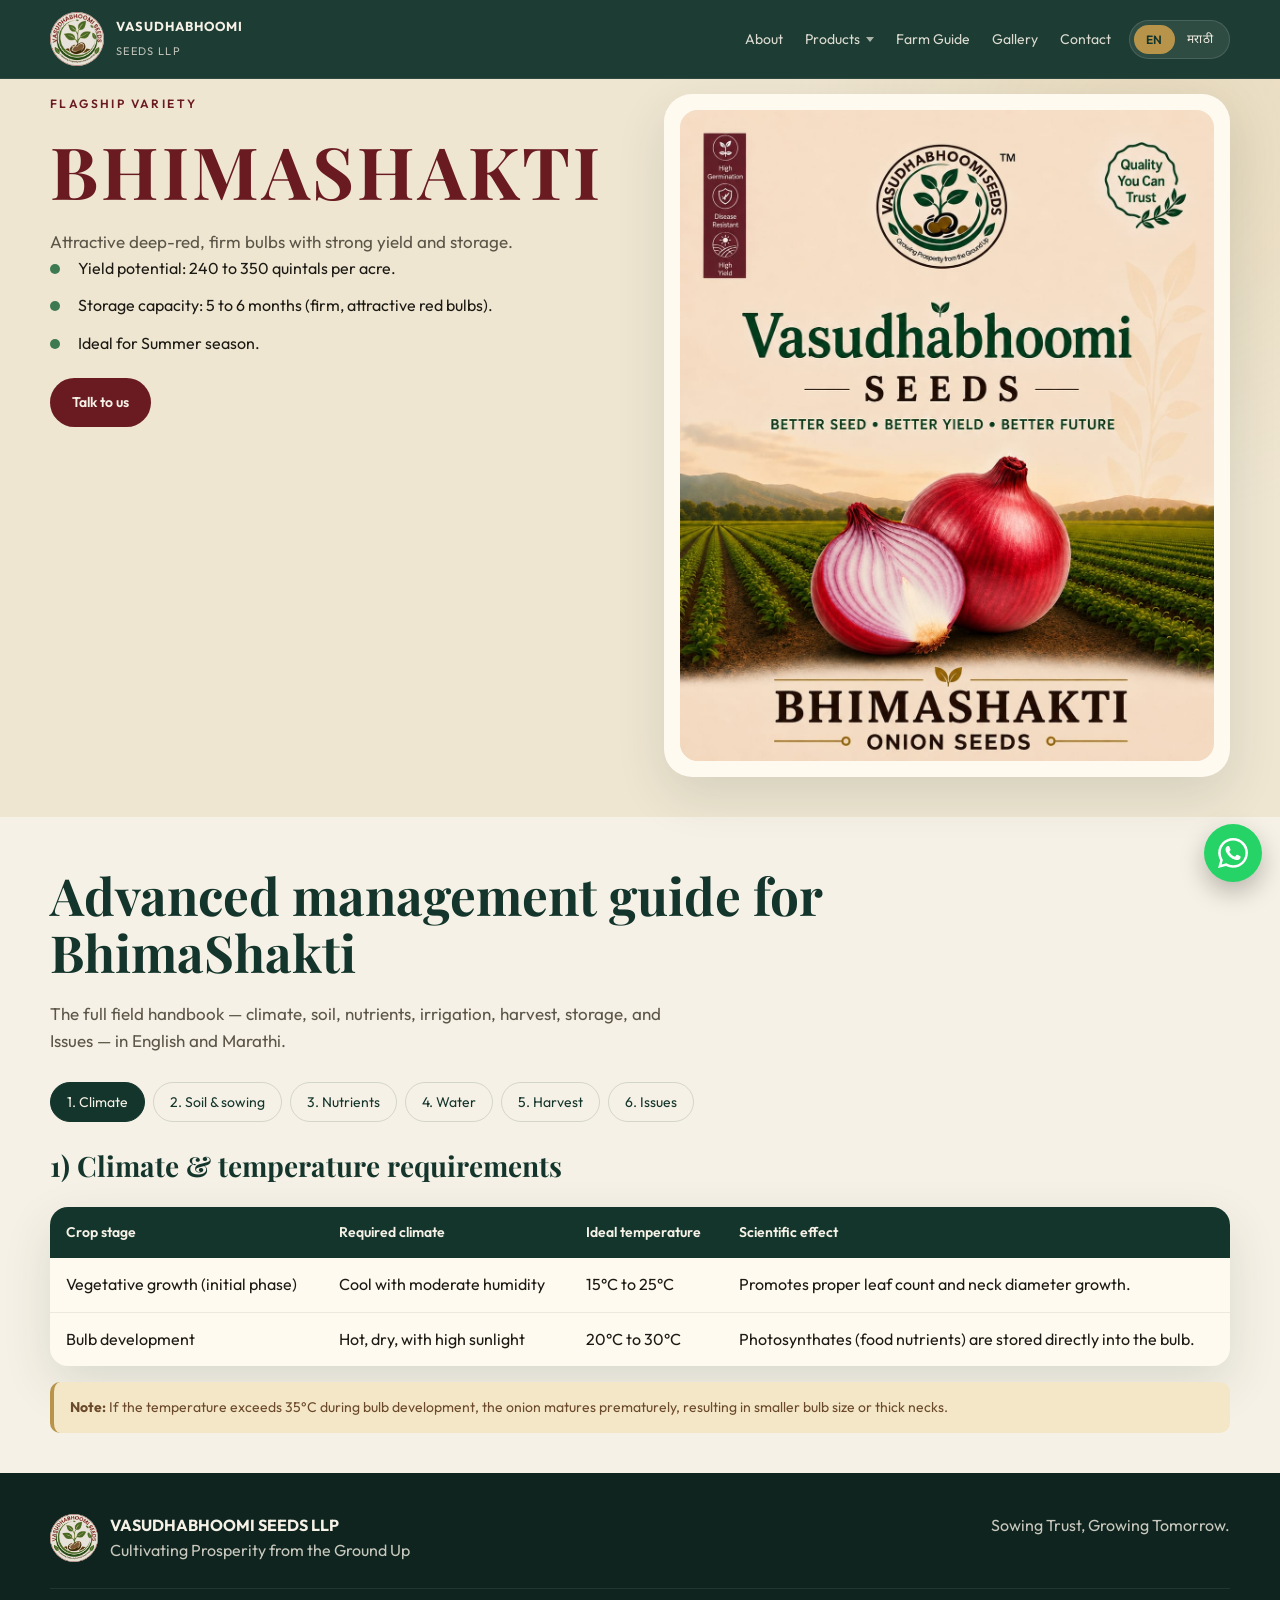
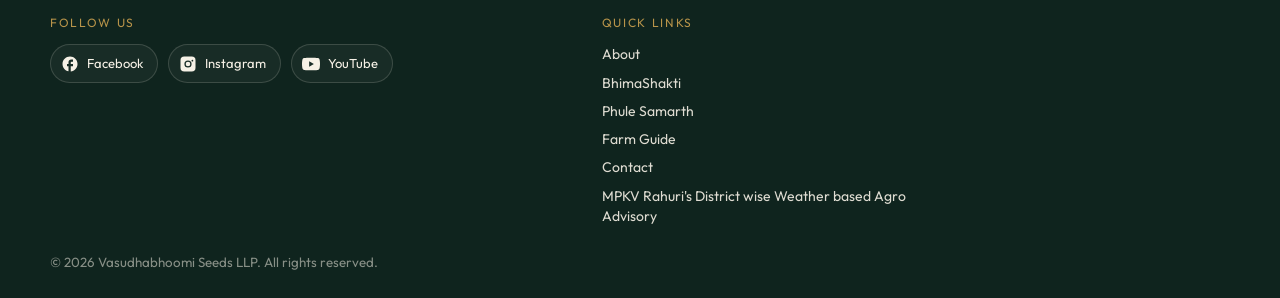
==== bhimashakti.html @ 0a4b0afc "Polish Marathi copy, hero tagline layout, and BhimaShakti product text. Co-authored-by: Cursor <curs" ====
<!DOCTYPE html>
<html lang="en">
<head>
  <meta charset="UTF-8" />
  <meta name="viewport" content="width=device-width, initial-scale=1.0, viewport-fit=cover" />
  <title>BhimaShakti | Vasudhabhoomi Seeds LLP</title>
  <meta name="description" content="Bhimashakti onion variety from Vasudhabhoomi Seeds LLP — summer season, 240–350 quintals per acre, 5–6 months storage." />
  <link rel="icon" href="assets/img/logo.png" />
  <link rel="preconnect" href="https://fonts.googleapis.com" />
  <link rel="preconnect" href="https://fonts.gstatic.com" crossorigin />
  <link href="https://fonts.googleapis.com/css2?family=Noto+Sans+Devanagari:wght@400;600;700&family=Noto+Serif+Devanagari:wght@600;700&family=Outfit:wght@400;500;600;700&family=Playfair+Display:ital,wght@0,600;0,700;1,600&display=swap" rel="stylesheet" />
  <link rel="stylesheet" href="css/styles.css" />
</head>
<body class="lang-en page-product">
  <a class="skip" href="#main">Skip to content</a>

  <header class="header">
    <div class="wrap header-inner">
      <a class="brand" href="index.html">
        <img src="assets/img/logo.png" alt="Vasudhabhoomi Seeds logo" />
        <div class="brand-text">
          <strong>VASUDHABHOOMI</strong>
          <span>Seeds LLP</span>
        </div>
      </a>
      <nav class="nav" aria-label="Primary">
        <a href="index.html#about"><span class="en">About</span><span class="mr">आमच्याविषयी</span></a>
        <div class="nav-drop">
          <button class="nav-drop-btn" type="button" aria-expanded="false" aria-haspopup="true">
            <span class="en">Products</span>
            <span class="mr">उत्पादने</span>
            <span class="nav-caret" aria-hidden="true"></span>
          </button>
          <div class="nav-drop-menu" role="menu">
            <a href="bhimashakti.html" role="menuitem" aria-current="page"><span class="en">BhimaShakti</span><span class="mr">भीमाशक्ती</span></a>
            <a href="phule-samarth.html" role="menuitem"><span class="en">Phule Samarth</span><span class="mr">फुले समर्थ</span></a>
          </div>
        </div>
        <a href="farm-guide.html"><span class="en">Farm Guide</span><span class="mr">शेती मार्गदर्शक</span></a>
        <a href="gallery.html"><span class="en">Gallery</span><span class="mr">गॅलरी</span></a>
        <a href="index.html#contact"><span class="en">Contact</span><span class="mr">संपर्क</span></a>
      </nav>
      <div class="header-actions">
        <div class="lang-toggle" role="group" aria-label="Language">
          <button type="button" data-lang="en" class="active">EN</button>
          <button type="button" data-lang="mr">मराठी</button>
        </div>
        <button class="menu-btn" type="button" aria-label="Menu" aria-expanded="false">☰</button>
      </div>
    </div>
  </header>

  <main id="main">
    <section class="product">
      <div class="wrap product-hero">
        <div>
          <p class="section-kicker">
            <span class="en">Flagship variety</span>
            <span class="mr">मुख्य वाण</span>
          </p>
          <h1 class="product-name serif">BHIMASHAKTI</h1>
          <p class="section-lead">
            <span class="en">Attractive deep-red, firm bulbs with strong yield and storage.</span>
            <span class="mr">भीमाशक्ती कांदा वाण. घट्ट, आकर्षक लाल गड्डा, उच्च उत्पादन आणि चांगली साठवण क्षमता.</span>
          </p>
          <ul class="feature-list">
            <li>
              <span class="en">Yield potential: 240 to 350 quintals per acre.</span>
              <span class="mr">उत्पादन क्षमता: २४० ते ३५० क्विंटल / एकर.</span>
            </li>
            <li>
              <span class="en">Storage capacity: 5 to 6 months (firm, attractive red bulbs).</span>
              <span class="mr">साठवण क्षमता: ५ ते ६ महिने (घट्ट, आकर्षक लाल गड्डे).</span>
            </li>
            <li>
              <span class="en">Ideal for Summer season.</span>
              <span class="mr">उन्हाळी हंगामासाठी आदर्श.</span>
            </li>
          </ul>
          <div class="hero-actions">
            <a class="btn btn-maroon" href="index.html#contact"><span class="en">Talk to us</span><span class="mr">संपर्क करा</span></a>
          </div>
        </div>
        <div class="pack-frame pack-poster">
          <img class="en" src="assets/img/bhima_eng.png" alt="Vasudhabhoomi Bhimashakti onion seeds" />
          <img class="mr" src="assets/img/bhima_marathi.png" alt="वसुधाभूमी भीमाशक्ती कांदा बियाणे" />
        </div>
      </div>
    </section>
    <section id="guide">
      <div class="wrap">
        <h2 class="section-title serif">
          <span class="en">Advanced management guide for BhimaShakti</span>
          <span class="mr">भीमाशक्तीसाठी प्रगत व्यवस्थापन मार्गदर्शक</span>
        </h2>
        <p class="section-lead">
          <span class="en">The full field handbook — climate, soil, nutrients, irrigation, harvest, storage, and Issues — in English and Marathi.</span>
          <span class="mr">संपूर्ण शेत मार्गदर्शक — हवामान, जमीन, खत, पाणी, काढणी, साठवण आणि अडचणी — इंग्रजी व मराठीत.</span>
        </p>

        <div class="tabs" role="tablist">
          <button class="tab active" data-tab="climate" type="button"><span class="en">1. Climate</span><span class="mr">१. हवामान</span></button>
          <button class="tab" data-tab="soil" type="button"><span class="en">2. Soil &amp; sowing</span><span class="mr">२. जमीन व बियाणे</span></button>
          <button class="tab" data-tab="fert" type="button"><span class="en">3. Nutrients</span><span class="mr">३. खत व्यवस्थापन</span></button>
          <button class="tab" data-tab="water" type="button"><span class="en">4. Water</span><span class="mr">४. पाणी</span></button>
          <button class="tab" data-tab="harvest" type="button"><span class="en">5. Harvest</span><span class="mr">५. काढणी</span></button>
          <button class="tab" data-tab="problems" type="button"><span class="en">6. Issues</span><span class="mr">६. अडचणी</span></button>
        </div>

        <div id="climate" class="panel active">
          <h3 class="guide-heading serif">
            <span class="en">1) Climate &amp; temperature requirements</span>
            <span class="mr">१) हवामान व तापमान आवश्यकता</span>
          </h3>
          <div class="table-wrap">
            <table>
              <thead>
                <tr>
                  <th><span class="en">Crop stage</span><span class="mr">पिकाचा टप्पा</span></th>
                  <th><span class="en">Required climate</span><span class="mr">आवश्यक हवामान</span></th>
                  <th><span class="en">Ideal temperature</span><span class="mr">योग्य तापमान</span></th>
                  <th><span class="en">Scientific effect</span><span class="mr">शास्त्रीय परिणाम</span></th>
                </tr>
              </thead>
              <tbody>
                <tr>
                  <td data-en="Crop stage" data-mr="पिकाचा टप्पा"><span class="en">Vegetative growth (initial phase)</span><span class="mr">कायिक वाढ (सुरुवातीचा टप्पा)</span></td>
                  <td data-en="Required climate" data-mr="आवश्यक हवामान"><span class="en">Cool with moderate humidity</span><span class="mr">थंड व मध्यम आर्द्रता</span></td>
                  <td data-en="Ideal temperature" data-mr="योग्य तापमान">15°C to 25°C</td>
                  <td data-en="Scientific effect" data-mr="शास्त्रीय परिणाम"><span class="en">Promotes proper leaf count and neck diameter growth.</span><span class="mr">पानांची संख्या आणि मानेचा घेर योग्य रीतीने वाढतो.</span></td>
                </tr>
                <tr>
                  <td data-en="Crop stage" data-mr="पिकाचा टप्पा"><span class="en">Bulb development</span><span class="mr">गड्डा विकास</span></td>
                  <td data-en="Required climate" data-mr="आवश्यक हवामान"><span class="en">Hot, dry, with high sunlight</span><span class="mr">उष्ण, कोरडे व जास्त सूर्यप्रकाश</span></td>
                  <td data-en="Ideal temperature" data-mr="योग्य तापमान">20°C to 30°C</td>
                  <td data-en="Scientific effect" data-mr="शास्त्रीय परिणाम"><span class="en">Photosynthates (food nutrients) are stored directly into the bulb.</span><span class="mr">प्रकाश संश्लेषणातील अन्नद्रव्ये थेट गड्ड्यात साठवली जातात.</span></td>
                </tr>
              </tbody>
            </table>
          </div>
          <p class="note">
            <span class="en"><strong>Note:</strong> If the temperature exceeds 35°C during bulb development, the onion matures prematurely, resulting in smaller bulb size or thick necks.</span>
            <span class="mr"><strong>टीप:</strong> गड्डा विकासाच्या काळात तापमान ३५°से. पेक्षा जास्त झाल्यास कांदा मुदतपूर्व परिपक्व होतो. त्यामुळे गड्ड्याचा आकार लहान राहतो किंवा मान जाड होते.</span>
          </p>
        </div>

        <div id="soil" class="panel">
          <h3 class="guide-heading serif">
            <span class="en">2) Soil, seed rate &amp; transplanting specifications</span>
            <span class="mr">२) जमीन, बियाणे प्रमाण व पुनर्लागवड</span>
          </h3>
          <div class="guide-cards">
            <article class="mini">
              <h4><span class="en">Soil</span><span class="mr">जमीन</span></h4>
              <p>
                <span class="en">Medium to heavy, rich in organic carbon, with excellent drainage.</span>
                <span class="mr">मध्यम ते भारी, सेंद्रिय कर्बाने समृद्ध व उत्तम निचऱ्याची जमीन.</span>
              </p>
            </article>
            <article class="mini">
              <h4><span class="en">Seed rate</span><span class="mr">बियाण्याचे प्रमाण</span></h4>
              <p>
                <span class="en">3 to 4 kg per acre (7.5 to 10 kg per hectare).</span>
                <span class="mr">३ ते ४ किलो प्रति एकर (हेक्टरी ७.५ ते १० किलो).</span>
              </p>
            </article>
            <article class="mini">
              <h4><span class="en">Nursery management</span><span class="mr">रोपवाटिका व्यवस्थापन</span></h4>
              <p>
                <span class="en">1 to 1.2 kg seeds require 3 gunthas (300 sq. m.) of raised beds.</span>
                <span class="mr">१ ते १.२ किलो बियाण्यासाठी ३ गुंठे (३०० चौ.मी.) गादीवाफे लागतात.</span>
              </p>
            </article>
            <article class="mini">
              <h4><span class="en">Transplanting age</span><span class="mr">पुनर्लागवडीचे वय</span></h4>
              <p>
                <span class="en">40 to 45 days old seedlings.</span>
                <span class="mr">४० ते ४५ दिवसांची रोपे.</span>
              </p>
            </article>
            <article class="mini">
              <h4><span class="en">Spacing</span><span class="mr">लागवडीचे अंतर</span></h4>
              <p>
                <span class="en">15 cm (between rows) × 10 cm (between plants).</span>
                <span class="mr">१५ सें.मी. (ओळीत) × १० सें.मी. (रोपांत).</span>
              </p>
            </article>
          </div>
        </div>

        <div id="fert" class="panel">
          <h3 class="guide-heading serif">
            <span class="en">3) Nutrient &amp; fertilizer management</span>
            <span class="mr">३) अन्नद्रव्य व खत व्यवस्थापन</span>
          </h3>
          <p class="section-lead" style="margin-bottom:18px">
            <span class="en">The recommended chemical fertilizer dosage for onion crops is 100:50:50 kg NPK per hectare (or 40:20:20 kg NPK per acre).</span>
            <span class="mr">कांदा पिकासाठी शिफारस केलेली रासायनिक खतमात्रा १००:५०:५० किलो नत्र : स्फुरद : पालाश प्रति हेक्टर (किंवा ४०:२०:२० किलो प्रति एकर).</span>
          </p>
          <div class="guide-cards" style="margin-bottom:18px">
            <article class="mini">
              <h4><span class="en">Organic &amp; bio-fertilizers</span><span class="mr">सेंद्रिय व जिवाणू खते</span></h4>
              <ul>
                <li><span class="en">FYM / compost: Mix 25 to 30 tonnes/ha (10 to 12 tonnes/acre) into the soil 15 days prior to transplanting.</span><span class="mr">शेणखत / कंपोस्ट: पुनर्लागवडीच्या १५ दिवस आधी २५ ते ३० टन/हेक्टर (१० ते १२ टन/एकर) मातीत मिसळावे.</span></li>
                <li><span class="en">Bio-inoculants: Treat seeds with Azospirillum and Phosphate Solubilizing Bacteria (PSB) at 25 g per kg of seed.</span><span class="mr">जिवाणू संवर्धक: अझोस्पिरिलम आणि स्फुरद विरघळविणारे जिवाणू (PSB) २५ ग्रॅम प्रति किलो बियाण्यास बीजप्रक्रिया करावी.</span></li>
              </ul>
            </article>
            <article class="mini">
              <h4><span class="en">Micronutrients &amp; secondary nutrients</span><span class="mr">सूक्ष्म व दुय्यम अन्नद्रव्ये</span></h4>
              <ul>
                <li><span class="en">Sulphur: Apply 45 kg/ha (18 to 20 kg/acre) of sulphur 15 days before transplanting. Sulphur enhances pungent flavor and improves storage life.</span><span class="mr">गंधक: पुनर्लागवडीच्या १५ दिवस आधी हेक्टरी ४५ किलो (एकरी १८ ते २० किलो) द्यावे. गंधकामुळे तिखटपणा वाढतो आणि साठवण क्षमता सुधारते.</span></li>
                <li><span class="en">Silicon: Spray 2 ml per liter of water at 20, 40, and 60 days post-transplanting to improve yield, quality, and pest / disease resistance.</span><span class="mr">सिलिकॉन: पुनर्लागवडीनंतर २०, ४० व ६० दिवसांनी २ मि.ली. प्रति लिटर पाण्यात फवारणी करावी. यामुळे उत्पादन, गुणवत्ता आणि कीड / रोग प्रतिकारशक्ती सुधारते.</span></li>
                <li><span class="en">Micronutrients: Apply Micronutrient Grade-II (foliar spray) at 30 to 40 mL per 10 liters of water at 35 and 45 days post-transplanting.</span><span class="mr">सूक्ष्म अन्नद्रव्ये: मायक्रोन्यूट्रिएंट ग्रेड-२ (पानांवरील फवारणी) पुनर्लागवडीनंतर ३५ व ४५ दिवसांनी ३० ते ४० मि.ली. प्रति १० लिटर पाण्यात द्यावे.</span></li>
              </ul>
            </article>
          </div>
          <div class="table-wrap">
            <table>
              <thead>
                <tr>
                  <th><span class="en">Timing</span><span class="mr">वेळ</span></th>
                  <th><span class="en">Fertilizer option (per acre)</span><span class="mr">खत प्रयोग (प्रति एकर)</span></th>
                  <th><span class="en">Key nutrient provided</span><span class="mr">मुख्य अन्नद्रव्य</span></th>
                </tr>
              </thead>
              <tbody>
                <tr>
                  <td data-en="Timing" data-mr="वेळ"><span class="en">At transplanting</span><span class="mr">पुनर्लागवडीच्या वेळी</span></td>
                  <td data-en="Fertilizer option (per acre)" data-mr="खत प्रयोग (प्रति एकर)"><span class="en">2 bags urea + 2.5 bags single super phosphate (SSP) + 0.5 bag muriate of potash (MOP)</span><span class="mr">२ बॅग युरिया + २.५ बॅग सिंगल सुपर फॉस्फेट (SSP) + ०.५ बॅग म्युरेट ऑफ पोटॅश (MOP)</span></td>
                  <td data-en="Key nutrient provided" data-mr="मुख्य अन्नद्रव्य"><span class="en">Nitrogen (50%), full phosphorus &amp; potash</span><span class="mr">नत्र (५०%), संपूर्ण स्फुरद व पालाश</span></td>
                </tr>
                <tr>
                  <td data-en="Timing" data-mr="वेळ"><span class="en">At 30 days</span><span class="mr">३० दिवसांनी</span></td>
                  <td data-en="Fertilizer option (per acre)" data-mr="खत प्रयोग (प्रति एकर)"><span class="en">1 bag urea</span><span class="mr">१ बॅग युरिया</span></td>
                  <td data-en="Key nutrient provided" data-mr="मुख्य अन्नद्रव्य"><span class="en">Nitrogen (25%)</span><span class="mr">नत्र (२५%)</span></td>
                </tr>
                <tr>
                  <td data-en="Timing" data-mr="वेळ"><span class="en">At 45 days</span><span class="mr">४५ दिवसांनी</span></td>
                  <td data-en="Fertilizer option (per acre)" data-mr="खत प्रयोग (प्रति एकर)"><span class="en">1 bag urea</span><span class="mr">१ बॅग युरिया</span></td>
                  <td data-en="Key nutrient provided" data-mr="मुख्य अन्नद्रव्य"><span class="en">Nitrogen (25%)</span><span class="mr">नत्र (२५%)</span></td>
                </tr>
              </tbody>
            </table>
          </div>
        </div>

        <div id="water" class="panel">
          <h3 class="guide-heading serif">
            <span class="en">4) Irrigation management</span>
            <span class="mr">४) पाणी व्यवस्थापन</span>
          </h3>
          <p class="section-lead" style="margin-bottom:18px">
            <span class="en">Water management must be adjusted based on soil type, climate, and crop growth stages.</span>
            <span class="mr">जमिनीचा प्रकार, हवामान आणि पिकाच्या वाढीच्या टप्प्यानुसार पाणी व्यवस्थापन करावे.</span>
          </p>
          <div class="table-wrap">
            <table>
              <thead>
                <tr>
                  <th><span class="en">Crop growth stage</span><span class="mr">पिकाचा वाढीचा टप्पा</span></th>
                  <th><span class="en">Irrigation timing / schedule</span><span class="mr">पाणी देण्याची वेळ / वेळापत्रक</span></th>
                </tr>
              </thead>
              <tbody>
                <tr>
                  <td data-en="Crop growth stage" data-mr="पिकाचा वाढीचा टप्पा"><span class="en">At transplanting</span><span class="mr">पुनर्लागवडीच्या वेळी</span></td>
                  <td data-en="Irrigation timing / schedule" data-mr="पाणी देण्याची वेळ / वेळापत्रक"><span class="en">1st irrigation (light watering)</span><span class="mr">१ ले पाणी (हलके पाणी)</span></td>
                </tr>
                <tr>
                  <td data-en="Crop growth stage" data-mr="पिकाचा वाढीचा टप्पा"><span class="en">Post-transplanting</span><span class="mr">पुनर्लागवडीनंतर</span></td>
                  <td data-en="Irrigation timing / schedule" data-mr="पाणी देण्याची वेळ / वेळापत्रक"><span class="en">2nd irrigation (Ambawani / establishment watering)</span><span class="mr">२ रे पाणी (आंबवणी / स्थिरावण्यासाठी)</span></td>
                </tr>
                <tr>
                  <td data-en="Crop growth stage" data-mr="पिकाचा वाढीचा टप्पा"><span class="en">Vegetative growth phase</span><span class="mr">कायिक वाढीचा टप्पा</span></td>
                  <td data-en="Irrigation timing / schedule" data-mr="पाणी देण्याची वेळ / वेळापत्रक"><span class="en">Up to 30 to 35 days post-transplanting</span><span class="mr">पुनर्लागवडीनंतर ३० ते ३५ दिवसांपर्यंत</span></td>
                </tr>
                <tr>
                  <td data-en="Crop growth stage" data-mr="पिकाचा वाढीचा टप्पा"><span class="en">Bulb bulking phase</span><span class="mr">गड्डा फुगण्याचा टप्पा</span></td>
                  <td data-en="Irrigation timing / schedule" data-mr="पाणी देण्याची वेळ / वेळापत्रक"><span class="en">From 40 to 80/90 days post-transplanting</span><span class="mr">पुनर्लागवडीनंतर ४० ते ८०/९० दिवसांपर्यंत</span></td>
                </tr>
                <tr>
                  <td data-en="Crop growth stage" data-mr="पिकाचा वाढीचा टप्पा"><span class="en">Pre-harvest phase</span><span class="mr">काढणीपूर्व टप्पा</span></td>
                  <td data-en="Irrigation timing / schedule" data-mr="पाणी देण्याची वेळ / वेळापत्रक"><span class="en">90 days post-transplanting until harvest</span><span class="mr">पुनर्लागवडीनंतर ९० दिवसांपासून काढणीपर्यंत</span></td>
                </tr>
              </tbody>
            </table>
          </div>
          <p class="note">
            <span class="en"><strong>Note:</strong> Stop irrigation completely 15 to 20 days prior to harvesting.</span>
            <span class="mr"><strong>टीप:</strong> काढणीपूर्वी १५ ते २० दिवस आधी पाणी पूर्णपणे बंद करावे.</span>
          </p>
        </div>

        <div id="harvest" class="panel">
          <h3 class="guide-heading serif">
            <span class="en">5) Harvesting &amp; storage</span>
            <span class="mr">५) काढणी व साठवण</span>
          </h3>
          <div class="guide-cards">
            <article class="mini">
              <h4><span class="en">Harvesting time</span><span class="mr">काढणीची वेळ</span></h4>
              <p>
                <span class="en">Harvest 120 to 130 days post-transplanting (when 50% of the onion tops / necks fall over).</span>
                <span class="mr">पुनर्लागवडीनंतर १२० ते १३० दिवसांनी काढणी करावी (५०% कांद्याची मान / शेंडे मोडल्यावर).</span>
              </p>
            </article>
            <article class="mini">
              <h4><span class="en">Storage protocol</span><span class="mr">साठवण पद्धत</span></h4>
              <p>
                <span class="en">After harvest, dry the bulbs in the field covered with their leaves for 3 to 4 days, followed by 10 to 12 days of shade curing before moving them to storage.</span>
                <span class="mr">काढणीनंतर कांदे ३ ते ४ दिवस पाला झाकून शेतात सुकवावेत. त्यानंतर १० ते १२ दिवस सावलीत वाळवून मगच साठवणुकीत ठेवावेत.</span>
              </p>
            </article>
          </div>
        </div>

        <div id="problems" class="panel">
          <h3 class="guide-heading serif">
            <span class="en">Scientific reasons for premature flowering (bolting / stalking)</span>
            <span class="mr">मुदतपूर्व फुलोरा / डेंगळे येण्याची शास्त्रीय कारणे</span>
          </h3>
          <div class="acc">
            <article class="acc-item open">
              <button class="acc-btn" type="button">
                <span class="en">Bolting / stalking (premature seed stalks)</span>
                <span class="mr">डेंगळे / बी-दांडा येण्याची शास्त्रीय कारणे</span>
                <span class="plus">+</span>
              </button>
              <div class="acc-body">
                <p>
                  <span class="en">Premature seed stalk emergence (bolting) is an untimely shift from vegetative growth to the reproductive phase. Primary scientific reasons include:</span>
                  <span class="mr">मुदतपूर्व बी-दांडा (डेंगळे) येणे म्हणजे कायिक वाढीतून प्रजनन टप्प्याकडे होणारे असमयी संक्रमण. मुख्य शास्त्रीय कारणे:</span>
                </p>
                <div class="reasons">
                  <p><span class="en"><strong>Sudden drop in temperature:</strong> Prolonged exposure to temperatures below 10°C to 15°C during early stages triggers hormonal changes, pushing the plant prematurely into seed production.</span><span class="mr"><strong>तापमानातील अचानक घट:</strong> सुरुवातीच्या टप्प्यात दीर्घकाळ तापमान १०°से. ते १५°से. पेक्षा कमी राहिल्यास संप्रेरक बदल होतात आणि वनस्पती मुदतपूर्व बी निर्मितीकडे जाते.</span></p>
                  <p><span class="en"><strong>Over-aged seedlings:</strong> Transplanting seedlings older than 45–50 days or with a stem thickness greater than 0.8 cm (8 mm) increases bolting rates up to 80% due to physiological signals.</span><span class="mr"><strong>अतिवयाच्या रोपांची लागवड:</strong> ४५–५० दिवसांपेक्षा जास्त वयाची किंवा ०.८ सें.मी. (८ मिमी) पेक्षा जाड खोड असलेली रोपे लावल्यास शारीरिक संकेतांमुळे डेंगळे येण्याचे प्रमाण ८०% पर्यंत वाढते.</span></p>
                  <p><span class="en"><strong>Imbalanced nitrogen management:</strong> Excessive early nitrogen followed by a sudden deficit during the bulb formation stage, or moisture stress, forces the plant into survival / bolting mode.</span><span class="mr"><strong>असंतुलित नत्र व्यवस्थापन:</strong> सुरुवातीला नत्राचा अतिवापर आणि नंतर गड्डा तयार होण्याच्या टप्प्यात नत्राची अचानक कमतरता किंवा ओलावा ताण बसल्यास वनस्पती जगण्याच्या / बोल्टिंग स्थितीत जाते.</span></p>
                  <p><span class="en"><strong>Off-season planting:</strong> Sowing late Kharif / Rabi varieties outside their recommended window triggers bolting due to shifting photoperiods (day length).</span><span class="mr"><strong>हंगामाव्यतिरिक्त लागवड:</strong> उशिरा खरीप / रब्बी वाण शिफारस केलेल्या कालावधीबाहेर लावल्यास दिवसाच्या लांबीतील (फोटोपीरियड) बदलामुळे डेंगळे येतात.</span></p>
                </div>
              </div>
            </article>
            <article class="acc-item">
              <button class="acc-btn" type="button">
                <span class="en">Leaf discoloration and yellowing</span>
                <span class="mr">पानांचा रंग बदलणे व पिवळेपणा</span>
                <span class="plus">+</span>
              </button>
              <div class="acc-body">
                <p>
                  <span class="en">Yellowing or blackening of leaves is generally unrelated to bolting and stems from nutrient deficiencies or biological / abiotic stress:</span>
                  <span class="mr">पाने पिवळी किंवा काळी पडणे हे सहसा डेंगळ्याशी संबंधित नसून अन्नद्रव्यांची कमतरता किंवा जैविक / अजैविक ताणामुळे होते:</span>
                </p>
                <div class="reasons">
                  <p><span class="en"><strong>Nitrogen deficiency:</strong> Older (lower) leaves turn yellow first, slowing overall plant growth.</span><span class="mr"><strong>नत्र कमतरता:</strong> जुनी (खालची) पाने आधी पिवळी पडतात आणि संपूर्ण झाडाची वाढ मंदावते.</span></p>
                  <p><span class="en"><strong>Sulphur deficiency:</strong> Newer (upper) leaves turn yellow due to sulphur’s immobility within the plant tissue.</span><span class="mr"><strong>गंधक कमतरता:</strong> नवीन (वरची) पाने पिवळी पडतात, कारण गंधक वनस्पतीच्या ऊतींमध्ये फिरत नाही.</span></p>
                  <p><span class="en"><strong>Potassium deficiency:</strong> Leaf tips burn, turn brown, and dry up.</span><span class="mr"><strong>पालाश कमतरता:</strong> पानांची टोके जळतात, तपकिरी होतात आणि सुकतात.</span></p>
                  <p><span class="en"><strong>Water or salinity stress:</strong> High soil salinity or root hypoxia (waterlogging) causes leaf tip drying.</span><span class="mr"><strong>पाण्याचा किंवा क्षारांचा ताण:</strong> जमिनीची क्षारता जास्त असल्यास किंवा मुळांना प्राणवायू कमी पडल्यास (दलदल) पानांची टोके सुकतात.</span></p>
                  <p><span class="en"><strong>Fungal blight (purple blotch / Stemphylium):</strong> Fungal infection causes white / grey spots on leaves, which gradually turn blackish / grey due to Alternaria fungus before drying out completely.</span><span class="mr"><strong>बुरशीजन्य करपा (पर्पल ब्लॉच / स्टेम्फिलियम):</strong> बुरशीच्या प्रादुर्भावामुळे पानांवर पांढरे / करडे ठिपके पडतात; नंतर अल्टरनेरिया बुरशीमुळे पाने काळसर / करडी पडून पूर्णपणे सुकतात.</span></p>
                </div>
              </div>
            </article>
          </div>
        </div>
      </div>
    </section>

  </main>

  <footer class="footer">
    <div class="wrap footer-top">
      <div class="brand">
        <img src="assets/img/logo.png" alt="" />
        <div>
          <strong style="color:#f6f1e6">VASUDHABHOOMI SEEDS LLP</strong>
          <p>Cultivating Prosperity from the Ground Up</p>
        </div>
      </div>
      <p>
        <span class="en">Sowing Trust, Growing Tomorrow.</span>
        <span class="mr">नाते विश्वासाचे, स्वप्न समृद्ध उद्याचे</span>
      </p>
    </div>
    <div class="wrap footer-mid">
      <div>
        <p class="footer-label"><span class="en">Follow us</span><span class="mr">आमच्यासोबत राहा</span></p>
        <div class="socials">
          <a class="social" href="https://www.facebook.com/share/1BvEEDZUQ6/" target="_blank" rel="noopener">
            <svg viewBox="0 0 24 24" aria-hidden="true"><path d="M22 12c0-5.52-4.48-10-10-10S2 6.48 2 12c0 4.84 3.44 8.87 8 9.8V15H8v-3h2V9.5C10 7.57 11.57 6 13.5 6H16v3h-2c-.55 0-1 .45-1 1v2h3v3h-3v6.95c5.05-.5 9-4.76 9-9.95z"/></svg>
            Facebook
          </a>
          <a class="social" href="https://www.instagram.com/vasudhabhoomiseeds/" target="_blank" rel="noopener">
            <svg viewBox="0 0 24 24" aria-hidden="true"><path d="M7 2h10a5 5 0 0 1 5 5v10a5 5 0 0 1-5 5H7a5 5 0 0 1-5-5V7a5 5 0 0 1 5-5zm5 5.2A4.8 4.8 0 1 0 16.8 12 4.81 4.81 0 0 0 12 7.2zm0 7.9A3.1 3.1 0 1 1 15.1 12 3.1 3.1 0 0 1 12 15.1zM17.85 6.4a1.15 1.15 0 1 0 1.15 1.15 1.15 1.15 0 0 0-1.15-1.15z"/></svg>
            Instagram
          </a>
          <a class="social" href="https://youtu.be/aVbMzYsD_KU" target="_blank" rel="noopener">
            <svg viewBox="0 0 24 24" aria-hidden="true"><path d="M23.5 6.19a3.02 3.02 0 0 0-2.12-2.14C19.5 3.55 12 3.55 12 3.55s-7.5 0-9.38.5A3.02 3.02 0 0 0 .5 6.19 31.6 31.6 0 0 0 0 12a31.6 31.6 0 0 0 .5 5.81 3.02 3.02 0 0 0 2.12 2.14c1.88.5 9.38.5 9.38.5s7.5 0 9.38-.5a3.02 3.02 0 0 0 2.12-2.14A31.6 31.6 0 0 0 24 12a31.6 31.6 0 0 0-.5-5.81zM9.55 15.57V8.43L15.82 12l-6.27 3.57z"/></svg>
            YouTube
          </a>
        </div>
      </div>
      <div>
        <p class="footer-label"><span class="en">Quick links</span><span class="mr">द्रुत दुवे</span></p>
        <nav class="footer-links" aria-label="Quick links">
          <a href="index.html#about"><span class="en">About</span><span class="mr">आमच्याविषयी</span></a>
          <a href="bhimashakti.html"><span class="en">BhimaShakti</span><span class="mr">भीमाशक्ती</span></a>
          <a href="phule-samarth.html"><span class="en">Phule Samarth</span><span class="mr">फुले समर्थ</span></a>
          <a href="farm-guide.html"><span class="en">Farm Guide</span><span class="mr">शेती मार्गदर्शक</span></a>
          <a href="index.html#contact"><span class="en">Contact</span><span class="mr">संपर्क</span></a>
          <a href="https://mpkv.ac.in/Home/AgroAdd" target="_blank" rel="noopener"><span class="en">MPKV Rahuri's District wise Weather based Agro Advisory</span><span class="mr">एमपीकेव्ही राहुरीचे जिल्हानिहाय हवामान आधारित कृषी सल्ला</span></a>
        </nav>
      </div>
    </div>
    <div class="wrap">
      <small>© 2026 Vasudhabhoomi Seeds LLP. All rights reserved.</small>
    </div>
  </footer>

  <a class="wa" href="https://wa.me/919284655695" target="_blank" rel="noopener" aria-label="WhatsApp">
    <svg viewBox="0 0 24 24" aria-hidden="true">
      <path fill="#fff" d="M17.472 14.382c-.297-.149-1.758-.867-2.03-.967-.273-.099-.471-.148-.67.15-.197.297-.767.966-.94 1.164-.173.199-.347.223-.644.075-.297-.15-1.255-.463-2.39-1.475-.883-.788-1.48-1.761-1.653-2.059-.173-.297-.018-.458.13-.606.134-.133.298-.347.446-.52.149-.174.198-.298.298-.497.099-.198.05-.371-.025-.52-.075-.149-.669-1.612-.916-2.207-.242-.579-.487-.5-.669-.51-.173-.008-.371-.01-.57-.01-.198 0-.52.074-.792.372-.272.297-1.04 1.016-1.04 2.479 0 1.462 1.065 2.875 1.213 3.074.149.198 2.096 3.2 5.077 4.487.709.306 1.262.489 1.694.625.712.227 1.36.195 1.871.118.571-.085 1.758-.719 2.006-1.413.248-.694.248-1.289.173-1.413-.074-.124-.272-.198-.57-.347m-5.421 7.403h-.004a9.87 9.87 0 0 1-5.031-1.378l-.361-.214-3.741.982.998-3.648-.235-.374a9.86 9.86 0 0 1-1.51-5.26c.001-5.45 4.436-9.884 9.888-9.884 2.64 0 5.122 1.03 6.988 2.898a9.825 9.825 0 0 1 2.893 6.994c-.003 5.45-4.435 9.884-9.885 9.884m8.413-18.297A11.815 11.815 0 0 0 12.05 0C5.495 0 .16 5.335.157 11.892c0 2.096.547 4.142 1.588 5.945L.057 24l6.305-1.654a11.882 11.882 0 0 0 5.683 1.448h.005c6.554 0 11.89-5.335 11.893-11.893a11.821 11.821 0 0 0-3.48-8.413Z"/>
    </svg>
  </a>
  <script src="js/app.js"></script>
</body>
</html>
---- css/styles.css ----
:root {
  --cream: #f6f1e6;
  --cream-2: #efe6d2;
  --paper: #fffaf0;
  --ink: #1c1a14;
  --muted: #5c5648;
  --forest: #14352c;
  --forest-2: #1e4a3d;
  --leaf: #3d7a51;
  --leaf-2: #6ea57a;
  --maroon: #6a1b21;
  --maroon-2: #8a2e34;
  --gold: #b8944a;
  --soil: #6b4a2b;
  --white: #fffdf8;
  --shadow: 0 18px 50px rgba(20, 53, 44, 0.12);
  --radius: 22px;
  --max: 1180px;
  --header-h: 78px;
}

*,
*::before,
*::after {
  box-sizing: border-box;
  margin: 0;
  padding: 0;
}

html {
  scroll-behavior: smooth;
  scroll-padding-top: calc(var(--header-h) + env(safe-area-inset-top) + 12px);
}

body {
  font-family: "Outfit", "Noto Sans Devanagari", sans-serif;
  color: var(--ink);
  background: var(--cream);
  line-height: 1.6;
  overflow-x: hidden;
  max-width: 100%;
  padding-top: calc(var(--header-h) + env(safe-area-inset-top));
}

body.menu-open {
  overflow: hidden;
}

body.lang-en .mr { display: none !important; }
body.lang-mr .en { display: none !important; }

img { max-width: 100%; display: block; }
a { color: inherit; text-decoration: none; }
button { font-family: inherit; cursor: pointer; border: none; background: none; }
ul { list-style: none; }

.wrap {
  width: min(var(--max), calc(100% - clamp(24px, 5vw, 40px)));
  margin-inline: auto;
}

.serif {
  font-family: "Playfair Display", "Noto Serif Devanagari", serif;
}

.skip {
  position: absolute;
  left: -999px;
  top: 8px;
}
.skip:focus {
  left: 12px;
  z-index: 100;
  background: var(--paper);
  padding: 8px 14px;
  border-radius: 8px;
}

/* Header */
.header {
  position: fixed;
  top: 0;
  left: 0;
  right: 0;
  width: 100%;
  z-index: 80;
  background: rgba(20, 53, 44, 0.96);
  backdrop-filter: blur(16px);
  color: var(--cream);
  border-bottom: 1px solid rgba(246, 241, 230, 0.08);
  padding-top: env(safe-area-inset-top);
  transition: box-shadow 0.3s ease, background 0.3s ease;
}

.header.scrolled {
  background: rgba(16, 40, 33, 0.98);
  box-shadow: 0 10px 30px rgba(0, 0, 0, 0.18);
}

.header-inner {
  display: flex;
  align-items: center;
  justify-content: space-between;
  gap: 18px;
  min-height: 78px;
}

.brand {
  display: flex;
  align-items: center;
  gap: 12px;
  min-width: 0;
  flex: 1;
}

.header-actions {
  display: flex;
  align-items: center;
  gap: 10px;
  flex-shrink: 0;
}

.brand img {
  width: 54px;
  height: 54px;
  border-radius: 50%;
  background: var(--cream);
  transition: transform 0.4s ease;
}

.brand:hover img {
  transform: rotate(-8deg) scale(1.06);
}

.brand-text strong {
  display: block;
  letter-spacing: 0.08em;
  font-size: 13px;
}

.brand-text span {
  font-size: 11px;
  opacity: 0.75;
  letter-spacing: 0.12em;
  text-transform: uppercase;
}

.nav {
  display: flex;
  align-items: center;
  gap: 22px;
}

.nav > a,
.nav-drop-btn {
  font-size: 14px;
  opacity: 0.88;
  position: relative;
  color: inherit;
  background: none;
  transition: opacity 0.25s ease;
}

.nav > a::after,
.nav-drop-btn::after {
  content: "";
  position: absolute;
  left: 0;
  bottom: -6px;
  width: 0;
  height: 1px;
  background: var(--gold);
  transition: width 0.25s;
}

.nav > a:hover,
.nav-drop-btn:hover,
.nav-drop.open .nav-drop-btn {
  opacity: 1;
}

.nav > a:hover::after,
.nav-drop:hover .nav-drop-btn::after,
.nav-drop.open .nav-drop-btn::after,
.nav-drop:focus-within .nav-drop-btn::after {
  width: 100%;
}

.nav-drop {
  position: relative;
}

.nav-drop-btn {
  display: inline-flex;
  align-items: center;
  gap: 6px;
  padding: 0;
  font-family: inherit;
  cursor: pointer;
}

.nav-caret {
  width: 0;
  height: 0;
  border-left: 4px solid transparent;
  border-right: 4px solid transparent;
  border-top: 5px solid currentColor;
  opacity: 0.75;
  transition: transform 0.2s ease;
}

.nav-drop.open .nav-caret,
.nav-drop:hover .nav-caret,
.nav-drop:focus-within .nav-caret {
  transform: rotate(180deg);
}

.nav-drop-menu a {
  display: block;
  padding: 10px 12px;
  border-radius: 10px;
  font-size: 14px;
  color: var(--cream);
  opacity: 0.95;
  white-space: nowrap;
}

.nav-drop-menu a:hover,
.nav-drop-menu a:focus-visible {
  background: rgba(184, 148, 74, 0.18);
  opacity: 1;
}

@media (min-width: 901px) {
  .nav-drop-menu {
    position: absolute;
    top: calc(100% + 14px);
    left: 50%;
    transform: translateX(-50%) translateY(6px);
    min-width: 200px;
    padding: 8px;
    border-radius: 14px;
    background: #102820;
    border: 1px solid rgba(246, 241, 230, 0.12);
    box-shadow: 0 16px 36px rgba(0, 0, 0, 0.28);
    opacity: 0;
    visibility: hidden;
    pointer-events: none;
    transition: opacity 0.2s ease, transform 0.2s ease, visibility 0.2s;
    z-index: 90;
  }

  .nav-drop:hover .nav-drop-menu,
  .nav-drop:focus-within .nav-drop-menu,
  .nav-drop.open .nav-drop-menu {
    opacity: 1;
    visibility: visible;
    pointer-events: auto;
    transform: translateX(-50%) translateY(0);
  }
}

.product-alt {
  background: rgba(20, 53, 44, 0.04);
}

.page-product .product {
  padding: 16px 0 40px;
  min-height: 0;
}

.page-product .product-hero {
  align-items: start;
}

.page-gallery .gallery-page {
  padding: 24px 0 48px;
}

.page-guide #guide {
  padding: 24px 0 48px;
}

.video-showcase {
  display: flex;
  flex-direction: column;
  gap: 28px;
  margin-top: 28px;
  max-width: 920px;
}

.video-card {
  border-radius: 20px;
  overflow: hidden;
  background: #102820;
  border: 1px solid rgba(20, 53, 44, 0.12);
  box-shadow: 0 16px 40px rgba(20, 53, 44, 0.1);
}

.video-card video {
  width: 100%;
  display: block;
  aspect-ratio: 16 / 9;
  max-height: min(72vh, 520px);
  object-fit: contain;
  background: #0a1a14;
  vertical-align: middle;
}

.video-caption {
  padding: 14px 18px 16px;
  font-size: 15px;
  font-weight: 600;
  color: var(--cream);
  background: rgba(255, 255, 255, 0.04);
}

.lang-toggle {
  display: flex;
  background: rgba(255, 255, 255, 0.08);
  border-radius: 999px;
  padding: 4px;
  border: 1px solid rgba(255, 255, 255, 0.12);
}

.lang-toggle button {
  color: var(--cream);
  font-size: 12px;
  padding: 6px 12px;
  border-radius: 999px;
  letter-spacing: 0.04em;
  transition: background 0.25s ease, color 0.25s ease, transform 0.2s ease;
}

.lang-toggle button:hover {
  transform: translateY(-1px);
}

.lang-toggle button.active {
  background: var(--gold);
  color: var(--forest);
  font-weight: 600;
}

.header-actions {
  display: flex;
  align-items: center;
  gap: 10px;
  flex-shrink: 0;
}

.menu-btn {
  display: none;
  color: var(--cream);
  font-size: 26px;
  line-height: 1;
}

/* Hero */
.hero {
  position: relative;
  min-height: calc(100svh - var(--header-h) - env(safe-area-inset-top));
  display: grid;
  align-items: center;
  color: var(--cream);
  overflow: hidden;
}

.hero-bg {
  position: absolute;
  inset: 0;
  background:
    linear-gradient(180deg, rgba(20, 53, 44, 0.28) 0%, rgba(20, 53, 44, 0.5) 48%, rgba(14, 32, 27, 0.9) 100%),
    url("../assets/img/hero-farm.jpg") center/cover no-repeat;
  transform: scale(1.08);
  animation: ken 22s ease-out forwards;
}

.hero-content {
  position: relative;
  z-index: 1;
  padding: 28px 0 88px;
}

.eyebrow {
  display: inline-flex;
  align-items: center;
  gap: 10px;
  letter-spacing: 0.22em;
  text-transform: uppercase;
  font-size: 12px;
  color: var(--gold);
  margin-bottom: 14px;
}

.eyebrow::before,
.eyebrow::after {
  content: "";
  width: 34px;
  height: 1px;
  background: var(--gold);
}

.hero h1 {
  font-size: clamp(36px, 5.6vw, 72px);
  line-height: 1.02;
  font-weight: 700;
  max-width: 16ch;
}

.hero h1 em {
  font-style: italic;
  color: #e8d5a3;
  display: block;
  max-width: 24ch;
}

.lang-mr .hero h1 em {
  max-width: 30ch;
}

.hero h1 em .hero-tag {
  display: block;
}

.hero-lead {
  margin-top: 16px;
  max-width: 46ch;
  font-size: 18px;
  opacity: 0.92;
}

.hero-actions {
  display: flex;
  flex-wrap: wrap;
  gap: 12px;
  margin-top: 22px;
}

.btn {
  display: inline-flex;
  align-items: center;
  justify-content: center;
  gap: 8px;
  padding: 13px 22px;
  min-height: 44px;
  border-radius: 999px;
  font-weight: 600;
  font-size: 14px;
  transition: transform 0.25s ease, background 0.25s ease, color 0.25s ease, box-shadow 0.25s ease, border-color 0.25s ease;
  touch-action: manipulation;
}

.btn:hover {
  transform: translateY(-3px);
  box-shadow: 0 10px 24px rgba(20, 53, 44, 0.18);
}

.btn:active {
  transform: translateY(0);
}

.btn-gold {
  background: var(--gold);
  color: var(--forest);
}

.btn-outline {
  border: 1.5px solid rgba(246, 241, 230, 0.55);
  color: var(--cream);
  background: transparent;
}

.product .btn-outline {
  border-color: var(--forest);
  color: var(--forest);
  background: #fff;
}

.product .btn-outline:hover {
  background: var(--forest);
  color: var(--cream);
}

.btn-maroon {
  background: var(--maroon);
  color: var(--cream);
}

.btn-forest {
  background: var(--forest);
  color: var(--cream);
}

.leaf-row {
  display: flex;
  align-items: center;
  gap: 10px;
  margin-top: 18px;
  font-size: 13px;
  letter-spacing: 0.14em;
  text-transform: uppercase;
  color: var(--leaf-2);
}

/* Stats */
.stats {
  position: relative;
  z-index: 2;
  margin-top: -48px;
}

.stats-grid {
  display: grid;
  grid-template-columns: repeat(4, 1fr);
  background: var(--paper);
  border-radius: var(--radius);
  box-shadow: var(--shadow);
  overflow: hidden;
  border: 1px solid rgba(20, 53, 44, 0.06);
}

.stat {
  padding: 28px 22px;
  text-align: center;
  border-right: 1px solid rgba(20, 53, 44, 0.08);
}

.stat:last-child { border-right: none; }

.stat b {
  display: block;
  font-size: 28px;
  color: var(--forest);
  font-family: "Playfair Display", serif;
}

.stat span {
  color: var(--muted);
  font-size: 13px;
}

/* Sections */
section { padding: 40px 0; }

#contact { padding: 48px 0 56px; }

section,
.panel,
.table-wrap {
  scroll-margin-top: calc(var(--header-h) + env(safe-area-inset-top) + 12px);
}

.section-kicker {
  color: var(--maroon);
  letter-spacing: 0.2em;
  text-transform: uppercase;
  font-size: 12px;
  font-weight: 600;
}

.section-title {
  font-size: clamp(32px, 4vw, 52px);
  line-height: 1.12;
  margin: 10px 0 18px;
  color: var(--forest);
  max-width: 28ch;
}

.section-lead {
  color: var(--muted);
  max-width: 58ch;
  font-size: 17px;
}

.split {
  display: grid;
  grid-template-columns: 1.05fr 0.95fr;
  gap: 56px;
  align-items: center;
}

.photo-stack {
  position: relative;
}

.photo-stack img.main {
  width: 100%;
  height: 520px;
  object-fit: cover;
  border-radius: 28px;
  transition: transform 0.6s ease;
}

.photo-stack:hover img.main {
  transform: scale(1.03);
}

.photo-stack .float {
  position: absolute;
  width: 210px;
  height: 210px;
  object-fit: cover;
  border-radius: 50%;
  border: 7px solid var(--cream);
  bottom: 18px;
  right: 18px;
  box-shadow: var(--shadow);
}

.vm-grid {
  display: grid;
  grid-template-columns: 1fr 1fr;
  gap: 22px;
  margin-top: 36px;
}

.card {
  background: var(--paper);
  border-radius: var(--radius);
  padding: 32px;
  box-shadow: var(--shadow);
  border: 1px solid rgba(20, 53, 44, 0.05);
  transition: transform 0.35s ease, box-shadow 0.35s ease;
}

.card:hover {
  transform: translateY(-6px);
  box-shadow: 0 22px 48px rgba(20, 53, 44, 0.16);
}

.card h3 {
  font-size: 28px;
  color: var(--forest);
  margin-bottom: 10px;
}

.card p { color: var(--muted); }

.icon-dot {
  width: 46px;
  height: 46px;
  border-radius: 50%;
  display: grid;
  place-items: center;
  background: #e7efe8;
  color: var(--forest);
  margin-bottom: 16px;
  font-size: 20px;
}

/* Product */
.product {
  background:
    radial-gradient(circle at 90% 10%, rgba(184, 148, 74, 0.16), transparent 28%),
    var(--cream-2);
}

.product-hero {
  display: grid;
  grid-template-columns: 1fr 1fr;
  gap: 48px;
  align-items: center;
}

.product-name {
  font-size: clamp(40px, 6vw, 72px);
  color: var(--maroon);
  letter-spacing: 0.04em;
}

.pills {
  display: flex;
  flex-wrap: wrap;
  gap: 10px;
  margin: 18px 0 24px;
}

.pill {
  background: var(--forest);
  color: var(--cream);
  padding: 8px 14px;
  border-radius: 999px;
  font-size: 13px;
}

.feature-list {
  display: grid;
  gap: 12px;
}

.feature-list li {
  display: grid;
  grid-template-columns: 18px 1fr;
  gap: 10px;
  color: var(--ink);
}

.feature-list li::before {
  content: "";
  width: 10px;
  height: 10px;
  margin-top: 8px;
  border-radius: 50%;
  background: var(--leaf);
}

.pack-frame {
  background: var(--paper);
  padding: 16px;
  border-radius: 28px;
  box-shadow: var(--shadow);
}

.pack-frame img {
  width: 100%;
  border-radius: 18px;
  max-height: 620px;
  object-fit: cover;
}

.pack-poster img {
  object-fit: contain;
  max-height: 720px;
  background: #f4ead8;
}

/* Guide */
.tabs {
  display: flex;
  flex-wrap: wrap;
  gap: 8px;
  margin: 28px 0 22px;
}

.tab {
  padding: 10px 16px;
  border-radius: 999px;
  background: transparent;
  border: 1px solid rgba(20, 53, 44, 0.15);
  color: var(--forest);
  font-size: 14px;
  transition: background 0.25s ease, color 0.25s ease, border-color 0.25s ease, transform 0.2s ease;
}

.tab:hover {
  transform: translateY(-1px);
  border-color: var(--forest);
}

.tab.active {
  background: var(--forest);
  color: var(--cream);
  border-color: var(--forest);
}

.panel { display: none; }
.panel.active {
  display: block;
  animation: fadeUp 0.45s ease;
}

.guide-heading {
  font-size: clamp(22px, 3vw, 28px);
  color: var(--forest);
  margin: 0 0 18px;
}

.table-wrap {
  overflow-x: auto;
  border-radius: 18px;
  background: var(--paper);
  box-shadow: var(--shadow);
}

table {
  width: 100%;
  border-collapse: collapse;
  min-width: 640px;
}

th, td {
  text-align: left;
  padding: 14px 16px;
  border-bottom: 1px solid rgba(20, 53, 44, 0.08);
  vertical-align: top;
}

th {
  background: var(--forest);
  color: var(--cream);
  font-weight: 600;
  font-size: 14px;
}

tr:last-child td { border-bottom: none; }

.note {
  margin-top: 16px;
  padding: 14px 16px;
  background: #f4e7c8;
  border-left: 4px solid var(--gold);
  border-radius: 10px;
  color: var(--soil);
  font-size: 14px;
}

.guide-cards {
  display: grid;
  grid-template-columns: repeat(2, 1fr);
  gap: 16px;
}

.mini {
  background: var(--paper);
  padding: 20px;
  border-radius: 18px;
  border: 1px solid rgba(20, 53, 44, 0.06);
  transition: transform 0.3s ease, box-shadow 0.3s ease;
}

.mini:hover {
  transform: translateY(-4px);
  box-shadow: var(--shadow);
}

.mini h4 {
  color: var(--forest);
  margin-bottom: 6px;
}

.mini p, .mini li { color: var(--muted); font-size: 15px; }
.mini ul { display: grid; gap: 6px; margin-top: 8px; }
.mini li { padding-left: 14px; position: relative; }
.mini li::before {
  content: "•";
  position: absolute;
  left: 0;
  color: var(--leaf);
}

.timeline {
  display: grid;
  gap: 0;
  margin-top: 8px;
}

.tl {
  display: grid;
  grid-template-columns: 140px 1fr;
  gap: 16px;
  padding: 16px 0;
  border-bottom: 1px dashed rgba(20, 53, 44, 0.18);
}

.tl strong { color: var(--maroon); }

/* FAQ */
.faq {
  background: var(--forest);
  color: var(--cream);
}

.faq .section-title { color: var(--cream); }
.faq .section-lead { color: rgba(246, 241, 230, 0.78); }

.faq .section-title { color: var(--cream); }
.faq .section-lead { color: rgba(246, 241, 230, 0.78); }

.faq .acc {
  margin-top: 28px;
  display: grid;
  gap: 12px;
}

.faq .acc-item {
  background: rgba(255, 255, 255, 0.06);
  border: 1px solid rgba(255, 255, 255, 0.1);
  border-radius: 16px;
  overflow: hidden;
}

.faq .acc-btn {
  width: 100%;
  text-align: left;
  color: var(--cream);
  padding: 18px 20px;
  font-size: 17px;
  font-weight: 600;
  display: flex;
  justify-content: space-between;
  gap: 12px;
}

.faq .acc-btn span.plus {
  color: var(--gold);
  font-size: 22px;
  transition: transform 0.3s ease;
}

.faq .acc-body {
  max-height: 0;
  overflow: hidden;
  opacity: 0;
  padding: 0 20px;
  color: rgba(246, 241, 230, 0.82);
  transition: max-height 0.45s ease, opacity 0.3s ease, padding 0.3s ease;
}

.faq .acc-item.open .acc-body {
  max-height: 900px;
  opacity: 1;
  padding: 0 20px 18px;
}

.faq .acc-item.open .acc-btn span.plus {
  transform: rotate(45deg);
}

#guide .acc {
  margin-top: 20px;
  display: grid;
  gap: 12px;
}

#guide .acc-item {
  background: var(--paper);
  border: 1px solid rgba(20, 53, 44, 0.12);
  border-radius: 16px;
  overflow: hidden;
  box-shadow: var(--shadow);
}

#guide .acc-btn {
  width: 100%;
  text-align: left;
  color: var(--forest);
  padding: 18px 20px;
  font-size: 17px;
  font-weight: 600;
  display: flex;
  justify-content: space-between;
  gap: 12px;
  align-items: flex-start;
}

#guide .acc-btn span.plus {
  color: var(--maroon);
  font-size: 22px;
  flex-shrink: 0;
  transition: transform 0.3s ease;
}

#guide .acc-body {
  max-height: 0;
  overflow: hidden;
  opacity: 0;
  padding: 0 20px;
  color: var(--soil);
  font-size: 15px;
  line-height: 1.65;
  transition: max-height 0.45s ease, opacity 0.3s ease, padding 0.3s ease;
}

#guide .acc-item.open .acc-body {
  max-height: 1200px;
  opacity: 1;
  padding: 0 20px 18px;
}

#guide .acc-item.open .acc-btn span.plus {
  transform: rotate(45deg);
}

#guide .acc-body p {
  color: var(--soil);
}

#guide .reasons p {
  color: var(--soil);
}

.acc {
  margin-top: 28px;
  display: grid;
  gap: 12px;
}

.acc-item {
  border-radius: 16px;
  overflow: hidden;
}

.acc-btn {
  width: 100%;
  text-align: left;
  padding: 18px 20px;
  font-size: 17px;
  font-weight: 600;
  display: flex;
  justify-content: space-between;
  gap: 12px;
}

.acc-btn span.plus {
  font-size: 22px;
  transition: transform 0.3s ease;
}

.acc-body {
  max-height: 0;
  overflow: hidden;
  opacity: 0;
  padding: 0 20px;
  transition: max-height 0.45s ease, opacity 0.3s ease, padding 0.3s ease;
}

.acc-item.open .acc-body {
  max-height: 900px;
  opacity: 1;
  padding: 0 20px 18px;
}

.acc-item.open .acc-btn span.plus {
  transform: rotate(45deg);
}

.reasons {
  display: grid;
  gap: 10px;
  margin-top: 10px;
}

/* Contact */
.contact-grid {
  display: grid;
  grid-template-columns: 0.9fr 1.1fr;
  gap: 28px;
}

.contact-card {
  background: var(--forest);
  color: var(--cream);
  border-radius: 28px;
  padding: 36px;
  min-height: 100%;
}

.contact-card h2 {
  font-size: 40px;
  margin: 8px 0 18px;
}

.person {
  font-size: 20px;
  letter-spacing: 0.04em;
  margin-bottom: 4px;
}

.role {
  color: var(--gold);
  font-size: 13px;
  letter-spacing: 0.16em;
  text-transform: uppercase;
  margin-bottom: 22px;
}

.info-row {
  display: grid;
  grid-template-columns: 36px 1fr;
  gap: 10px;
  margin-bottom: 16px;
  font-size: 15px;
}

.info-row > div {
  overflow-wrap: anywhere;
}

.dot {
  width: 36px;
  height: 36px;
  border-radius: 50%;
  background: rgba(184, 148, 74, 0.18);
  display: grid;
  place-items: center;
  color: var(--gold);
}

.map-wrap {
  position: relative;
  width: 100%;
  min-height: 420px;
  border-radius: 28px;
  overflow: hidden;
  background: #dce3dc;
}

.map {
  width: 100%;
  height: 420px;
  min-height: 420px;
  border: 0;
  display: block;
}

.map-pin-card {
  position: absolute;
  left: 12px;
  right: 12px;
  bottom: 12px;
  z-index: 2;
  display: grid;
  gap: 2px;
  padding: 12px 14px;
  border-radius: 14px;
  background: rgba(15, 36, 30, 0.92);
  color: #f6f1e6;
  text-decoration: none;
  box-shadow: 0 10px 28px rgba(0, 0, 0, 0.28);
}

.map-pin-card strong {
  font-size: 14px;
  letter-spacing: 0.04em;
}

.map-pin-card span {
  font-size: 13px;
  color: rgba(246, 241, 230, 0.82);
}

.map-pin-card em {
  margin-top: 4px;
  font-style: normal;
  font-size: 12px;
  color: #b8944a;
}

.contact-actions {
  display: flex;
  flex-wrap: wrap;
  gap: 10px;
  margin-top: 22px;
}

/* Footer */
.footer {
  background: #0f241e;
  color: rgba(246, 241, 230, 0.8);
  padding: 40px 0 24px;
}

.footer-top {
  display: flex;
  justify-content: space-between;
  gap: 24px;
  align-items: start;
  padding-bottom: 24px;
  border-bottom: 1px solid rgba(255, 255, 255, 0.08);
}

.footer .brand img { width: 48px; height: 48px; }

.footer small {
  display: block;
  margin-top: 18px;
  opacity: 0.65;
}

.footer-mid {
  display: grid;
  grid-template-columns: 1fr 1.2fr;
  gap: 28px;
  padding: 24px 0 8px;
}

.footer-label {
  font-size: 12px;
  letter-spacing: 0.14em;
  text-transform: uppercase;
  color: var(--gold);
  margin-bottom: 12px;
}

.socials {
  display: flex;
  flex-wrap: wrap;
  gap: 10px;
}

.social {
  display: inline-flex;
  align-items: center;
  gap: 8px;
  padding: 8px 14px 8px 10px;
  border-radius: 999px;
  border: 1px solid rgba(246, 241, 230, 0.16);
  color: var(--cream);
  background: rgba(255, 255, 255, 0.04);
  font-size: 13px;
}

.social:hover {
  border-color: var(--gold);
  color: var(--gold);
}

.social svg {
  width: 18px;
  height: 18px;
  fill: currentColor;
}

.footer-links {
  display: flex;
  flex-direction: column;
  align-items: flex-start;
  gap: 8px;
}

.footer-links a {
  color: var(--cream);
  font-size: 14px;
  opacity: 0.9;
  max-width: 36ch;
  line-height: 1.45;
}

.footer-links a:hover {
  color: var(--gold);
  opacity: 1;
}

.wa {
  position: fixed;
  right: 18px;
  bottom: 18px;
  width: 58px;
  height: 58px;
  border-radius: 50%;
  background: #25d366;
  color: white;
  display: grid;
  place-items: center;
  box-shadow: 0 10px 24px rgba(0, 0, 0, 0.25);
  z-index: 60;
  transition: transform 0.25s ease;
  animation: pulse 2.4s ease-in-out infinite;
}

.wa svg {
  width: 30px;
  height: 30px;
  display: block;
  overflow: visible;
}

.wa:hover {
  transform: scale(1.08);
  animation: none;
}

.gallery {
  display: grid;
  grid-template-columns: 1.35fr 1fr 1fr;
  grid-template-rows: 220px 220px;
  gap: 12px;
  margin-top: 16px;
}

.gallery img {
  width: 100%;
  height: 100%;
  object-fit: cover;
  border-radius: 18px;
  transition: transform 0.5s ease, filter 0.4s ease;
}

.gallery img:hover {
  transform: scale(1.03);
  filter: saturate(1.08);
}

.gallery img:first-child {
  grid-row: span 2;
}

.why {
  display: grid;
  grid-template-columns: repeat(3, 1fr);
  gap: 18px;
  margin-top: 28px;
}

@media (max-width: 1100px) {
  .split,
  .product-hero,
  .contact-grid {
    grid-template-columns: 1fr;
    gap: 28px;
    align-items: start;
  }

  .why {
    grid-template-columns: 1fr;
    gap: 16px;
  }

  .gallery {
    grid-template-columns: 1fr 1fr;
    grid-template-rows: none;
    gap: 14px;
    margin-top: 16px;
  }

  .video-showcase {
    gap: 20px;
    margin-top: 20px;
  }

  .video-card video {
    max-height: min(60vh, 420px);
  }

  .gallery img {
    height: 200px;
  }

  .gallery img:first-child {
    grid-column: 1 / -1;
    grid-row: auto;
    height: 240px;
  }

  .photo-stack img.main {
    height: 380px;
  }

  .contact-card h2 {
    font-size: clamp(28px, 6vw, 40px);
  }

  .pack-frame {
    max-width: 520px;
  }
}

@media (max-width: 900px) {
  :root { --header-h: 64px; }

  html {
    scroll-padding-top: calc(var(--header-h) + env(safe-area-inset-top) + 20px);
  }

  .header-inner {
    min-height: 64px;
    gap: 10px;
  }

  .brand img {
    width: 44px;
    height: 44px;
  }

  .brand-text strong {
    font-size: 11px;
    letter-spacing: 0.04em;
  }

  .menu-btn {
    display: grid;
    place-items: center;
    width: 44px;
    height: 44px;
    flex-shrink: 0;
  }

  .lang-toggle button {
    padding: 8px 10px;
    min-height: 36px;
  }

  .nav {
    display: none;
    position: absolute;
    top: calc(64px + env(safe-area-inset-top));
    left: 0;
    right: 0;
    background: #102820;
    flex-direction: column;
    align-items: stretch;
    padding: 8px 22px 20px;
    gap: 0;
    z-index: 60;
    border-bottom: 1px solid rgba(246, 241, 230, 0.08);
  }

  .nav.open {
    display: flex;
    max-height: calc(100dvh - var(--header-h) - env(safe-area-inset-top));
    overflow-y: auto;
    -webkit-overflow-scrolling: touch;
    overscroll-behavior: contain;
  }

  .nav > a,
  .nav-drop-btn {
    display: flex;
    width: 100%;
    padding: 14px 0;
    font-size: 16px;
    border-bottom: 1px solid rgba(246, 241, 230, 0.08);
    justify-content: space-between;
  }

  .nav > a::after,
  .nav-drop-btn::after { display: none; }

  .nav-drop-menu {
    display: block;
    position: static;
    transform: none;
    left: auto;
    top: auto;
    min-width: 0;
    width: 100%;
    padding: 0 0 8px 12px;
    border: 0;
    border-radius: 0;
    background: transparent;
    box-shadow: none;
    opacity: 1;
    visibility: visible;
    pointer-events: auto;
  }

  .nav-drop-menu a {
    padding: 14px 0 14px 4px;
    border-bottom: 1px solid rgba(246, 241, 230, 0.08);
    border-radius: 0;
    font-size: 16px;
    color: #f6f1e6;
    white-space: normal;
  }

  .hero {
    min-height: auto;
    align-items: start;
  }

  .hero-content {
    padding: 20px 0 24px;
  }

  .hero h1 {
    font-size: clamp(30px, 10vw, 44px);
    max-width: none;
  }

  .hero-lead {
    font-size: 16px;
    max-width: none;
  }

  .hero-actions {
    flex-direction: column;
    align-items: stretch;
  }

  .hero-actions .btn {
    width: 100%;
  }

  .leaf-row {
    font-size: 11px;
    letter-spacing: 0.08em;
    flex-wrap: wrap;
    margin-top: 14px;
  }

  .stats {
    margin-top: 12px;
    z-index: 1;
  }

  .stats-grid {
    grid-template-columns: 1fr 1fr;
  }

  .stat {
    padding: 16px 10px;
    border-right: 1px solid rgba(20, 53, 44, 0.08);
    border-bottom: 1px solid rgba(20, 53, 44, 0.08);
  }

  .stat:nth-child(2n) { border-right: none; }
  .stat:nth-last-child(-n + 2) { border-bottom: none; }
  .stat:last-child { border-right: none; }

  .stat b { font-size: 20px; word-break: break-word; }

  .split,
  .product-hero,
  .contact-grid {
    gap: 22px;
  }

  .vm-grid,
  .guide-cards,
  .why {
    grid-template-columns: 1fr;
    gap: 14px;
    margin-top: 22px;
  }

  .photo-stack {
    margin-bottom: 8px;
  }

  .photo-stack img.main {
    height: 240px;
  }

  .photo-stack .float {
    display: none;
  }

  .tl { grid-template-columns: 1fr; }

  section { padding: 28px 0; }

  #contact { padding: 32px 0 40px; }

  .page-product .product {
    padding: 10px 0 32px;
  }

  .section-title {
    max-width: none;
    font-size: clamp(26px, 7.5vw, 36px);
    margin: 8px 0 12px;
  }

  .section-lead { font-size: 15px; }

  .card {
    padding: 20px;
    transform: none;
  }

  .card:hover,
  .mini:hover,
  .pack-frame:hover {
    transform: none;
  }

  .card h3 { font-size: 22px; }

  .pack-frame {
    padding: 12px;
    max-width: none;
  }

  .pack-frame img,
  .pack-poster img {
    max-height: 280px;
  }

  .gallery {
    grid-template-columns: 1fr;
    gap: 12px;
    margin-top: 12px;
  }

  .video-showcase {
    gap: 16px;
    margin-top: 16px;
  }

  .video-card video {
    max-height: min(50vh, 360px);
  }

  .gallery img,
  .gallery img:first-child {
    height: 210px;
    grid-column: auto;
    grid-row: auto;
    transform: none;
  }

  .gallery img:hover {
    transform: none;
  }

  .tabs {
    flex-wrap: nowrap;
    overflow-x: auto;
    -webkit-overflow-scrolling: touch;
    scrollbar-width: none;
    padding-bottom: 6px;
    margin: 20px 0 18px;
  }

  .tabs::-webkit-scrollbar { display: none; }

  .tab {
    flex: 0 0 auto;
    white-space: nowrap;
    min-height: 40px;
  }

  .mini { padding: 16px; }

  .acc-btn {
    font-size: 16px;
    align-items: flex-start;
    padding: 16px;
  }

  .contact-card {
    padding: 20px;
    border-radius: 20px;
  }

  .person {
    font-size: 16px;
    letter-spacing: 0;
    word-break: break-word;
  }

  .contact-actions {
    flex-direction: column;
  }

  .contact-actions .btn {
    width: 100%;
  }

  .map-wrap {
    min-height: 0;
    overflow: visible;
    background: transparent;
    border-radius: 0;
  }

  .map {
    height: 240px;
    min-height: 240px;
    border-radius: 20px;
    overflow: hidden;
  }

  .map-pin-card {
    position: static;
    margin-top: 10px;
  }

  .footer {
    padding: 32px 0 100px;
  }

  .footer-top {
    flex-direction: column;
    gap: 16px;
  }

  .footer-mid {
    grid-template-columns: 1fr;
    gap: 20px;
  }

  .wa {
    right: max(14px, env(safe-area-inset-right));
    bottom: max(14px, env(safe-area-inset-bottom));
    width: 52px;
    height: 52px;
  }
}

@media (max-width: 700px) {
  .table-wrap {
    overflow: visible;
    background: transparent;
    box-shadow: none;
    border-radius: 0;
    padding: 4px 2px 8px;
  }

  table {
    min-width: 0;
    width: 100%;
    border-collapse: separate;
    border-spacing: 0;
  }

  thead {
    display: none;
  }

  tbody {
    display: flex;
    flex-direction: column;
    gap: 16px;
  }

  tr,
  td {
    display: block;
    width: 100%;
  }

  tr {
    background: var(--paper);
    border-radius: 16px;
    box-shadow: var(--shadow);
    overflow: hidden;
    margin: 0;
  }

  th, td {
    border-bottom: 1px solid rgba(20, 53, 44, 0.08);
    padding: 12px 16px;
  }

  td:last-child { border-bottom: none; }

  td::before {
    content: attr(data-en);
    display: block;
    font-size: 11px;
    letter-spacing: 0.06em;
    text-transform: uppercase;
    color: var(--forest);
    font-weight: 700;
    margin-bottom: 4px;
  }

  body.lang-mr td::before {
    content: attr(data-mr);
    letter-spacing: 0;
    text-transform: none;
  }

  .note {
    margin-top: 16px;
    margin-bottom: 12px;
  }

  .guide-cards {
    gap: 16px;
  }

  .mini {
    margin: 0;
  }
}

@media (max-width: 420px) {
  .brand-text { display: none; }

  .eyebrow {
    letter-spacing: 0.12em;
    font-size: 11px;
  }

  .eyebrow::before,
  .eyebrow::after {
    width: 18px;
  }

  .stats-grid {
    grid-template-columns: 1fr;
  }

  .stat {
    border-right: none;
  }

  .stat:nth-last-child(-n + 2) { border-bottom: 1px solid rgba(20, 53, 44, 0.08); }
  .stat:last-child { border-bottom: none; }
}

@media (hover: none) {
  .card:hover,
  .mini:hover,
  .pack-frame:hover,
  .gallery img:hover,
  .photo-stack:hover img.main,
  .btn:hover {
    transform: none;
  }
}

/* Motion */
.hero-content > * {
  animation: fadeUp 0.85s ease both;
}

.hero-content > *:nth-child(1) { animation-delay: 0.05s; }
.hero-content > *:nth-child(2) { animation-delay: 0.18s; }
.hero-content > *:nth-child(3) { animation-delay: 0.3s; }
.hero-content > *:nth-child(4) { animation-delay: 0.42s; }
.hero-content > *:nth-child(5) { animation-delay: 0.54s; }

.reveal {
  opacity: 0;
  transform: translateY(28px);
  transition: opacity 0.7s ease, transform 0.7s ease;
}

.reveal.in {
  opacity: 1;
  transform: none;
}

.photo-stack .float {
  animation: floaty 5s ease-in-out infinite;
}

.pack-frame {
  transition: transform 0.4s ease, box-shadow 0.4s ease;
}

.pack-frame:hover {
  transform: translateY(-6px);
}

.pill {
  transition: transform 0.25s ease, background 0.25s ease;
}

.pill:hover {
  transform: translateY(-2px);
}

@keyframes fadeUp {
  from {
    opacity: 0;
    transform: translateY(22px);
  }
  to {
    opacity: 1;
    transform: none;
  }
}

@keyframes ken {
  from { transform: scale(1.08); }
  to { transform: scale(1); }
}

@keyframes floaty {
  0%, 100% { transform: translateY(0); }
  50% { transform: translateY(-10px); }
}

@keyframes pulse {
  0%, 100% { box-shadow: 0 10px 24px rgba(0, 0, 0, 0.25); }
  50% { box-shadow: 0 10px 24px rgba(37, 211, 102, 0.45), 0 0 0 12px rgba(37, 211, 102, 0.16); }
}

@media (prefers-reduced-motion: reduce) {
  html { scroll-behavior: auto; }

  *,
  *::before,
  *::after {
    animation: none !important;
    transition: none !important;
  }

  .reveal {
    opacity: 1;
    transform: none;
  }

  .hero-bg {
    transform: none;
  }
}
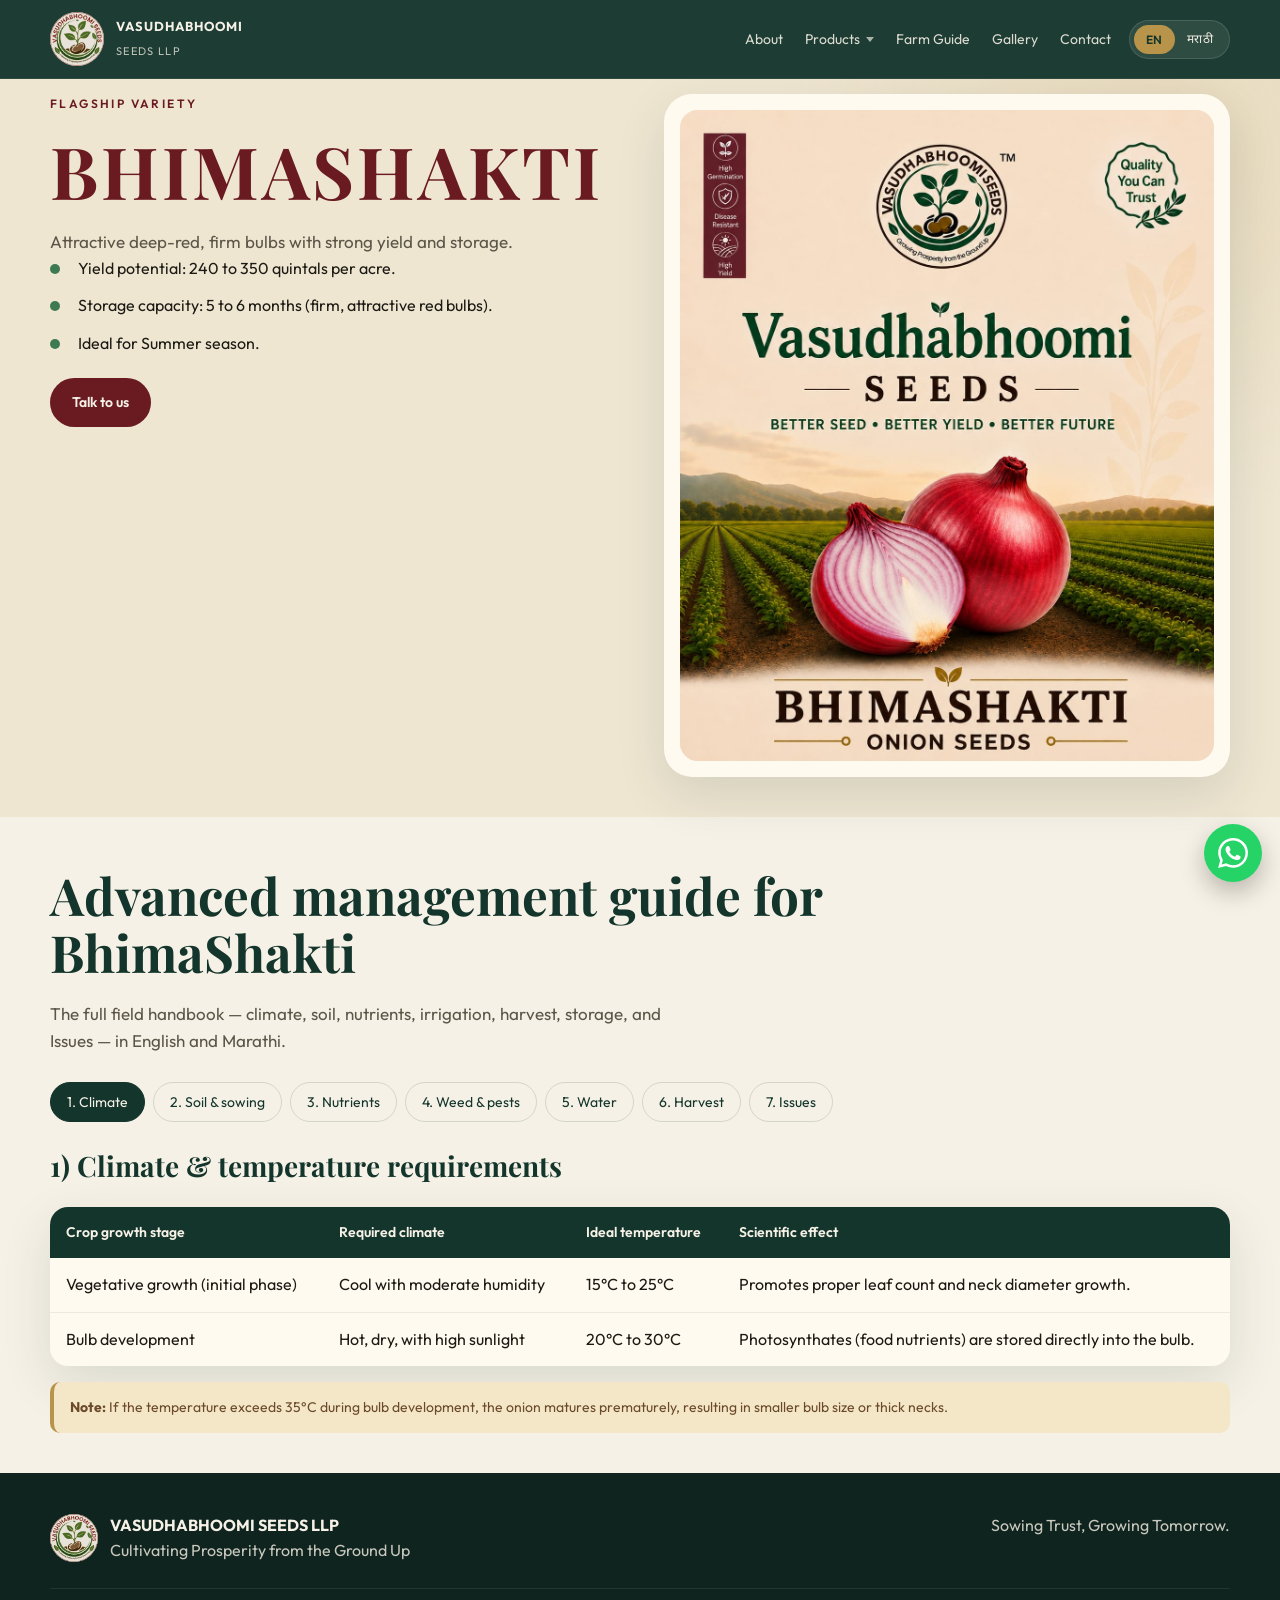
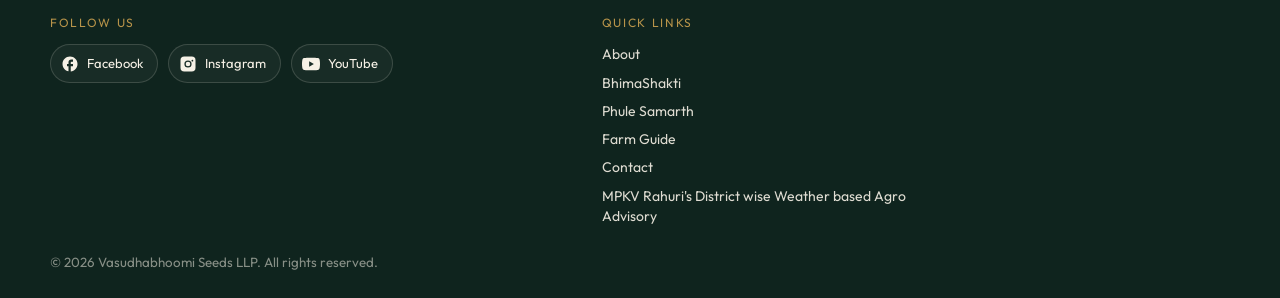
==== commit 965691a5: "Update onion farm guide with Marathi docx content. Sync the seven-section management guide across fa" ====
--- a/bhimashakti.html
+++ b/bhimashakti.html
@@ -98,25 +98,26 @@
           <span class="mr">संपूर्ण शेत मार्गदर्शक — हवामान, जमीन, खत, पाणी, काढणी, साठवण आणि अडचणी — इंग्रजी व मराठीत.</span>
         </p>
 
-        <div class="tabs" role="tablist">
+<div class="tabs" role="tablist">
           <button class="tab active" data-tab="climate" type="button"><span class="en">1. Climate</span><span class="mr">१. हवामान</span></button>
           <button class="tab" data-tab="soil" type="button"><span class="en">2. Soil &amp; sowing</span><span class="mr">२. जमीन व बियाणे</span></button>
           <button class="tab" data-tab="fert" type="button"><span class="en">3. Nutrients</span><span class="mr">३. खत व्यवस्थापन</span></button>
-          <button class="tab" data-tab="water" type="button"><span class="en">4. Water</span><span class="mr">४. पाणी</span></button>
-          <button class="tab" data-tab="harvest" type="button"><span class="en">5. Harvest</span><span class="mr">५. काढणी</span></button>
-          <button class="tab" data-tab="problems" type="button"><span class="en">6. Issues</span><span class="mr">६. अडचणी</span></button>
+          <button class="tab" data-tab="pest" type="button"><span class="en">4. Weed &amp; pests</span><span class="mr">४. तण, रोग व किड</span></button>
+          <button class="tab" data-tab="water" type="button"><span class="en">5. Water</span><span class="mr">५. पाणी</span></button>
+          <button class="tab" data-tab="harvest" type="button"><span class="en">6. Harvest</span><span class="mr">६. काढणी व साठवण</span></button>
+          <button class="tab" data-tab="problems" type="button"><span class="en">7. Issues</span><span class="mr">७. अडचणी</span></button>
         </div>
 
         <div id="climate" class="panel active">
           <h3 class="guide-heading serif">
             <span class="en">1) Climate &amp; temperature requirements</span>
-            <span class="mr">१) हवामान व तापमान आवश्यकता</span>
+            <span class="mr">१) हवामान व तापमान</span>
           </h3>
           <div class="table-wrap">
             <table>
               <thead>
                 <tr>
-                  <th><span class="en">Crop stage</span><span class="mr">पिकाचा टप्पा</span></th>
+                  <th><span class="en">Crop growth stage</span><span class="mr">पीक वाढीचा टप्पा</span></th>
                   <th><span class="en">Required climate</span><span class="mr">आवश्यक हवामान</span></th>
                   <th><span class="en">Ideal temperature</span><span class="mr">योग्य तापमान</span></th>
                   <th><span class="en">Scientific effect</span><span class="mr">शास्त्रीय परिणाम</span></th>
@@ -124,67 +125,39 @@
               </thead>
               <tbody>
                 <tr>
-                  <td data-en="Crop stage" data-mr="पिकाचा टप्पा"><span class="en">Vegetative growth (initial phase)</span><span class="mr">कायिक वाढ (सुरुवातीचा टप्पा)</span></td>
-                  <td data-en="Required climate" data-mr="आवश्यक हवामान"><span class="en">Cool with moderate humidity</span><span class="mr">थंड व मध्यम आर्द्रता</span></td>
-                  <td data-en="Ideal temperature" data-mr="योग्य तापमान">15°C to 25°C</td>
-                  <td data-en="Scientific effect" data-mr="शास्त्रीय परिणाम"><span class="en">Promotes proper leaf count and neck diameter growth.</span><span class="mr">पानांची संख्या आणि मानेचा घेर योग्य रीतीने वाढतो.</span></td>
-                </tr>
-                <tr>
-                  <td data-en="Crop stage" data-mr="पिकाचा टप्पा"><span class="en">Bulb development</span><span class="mr">गड्डा विकास</span></td>
+                  <td data-en="Crop growth stage" data-mr="पीक वाढीचा टप्पा"><span class="en">Vegetative growth (initial phase)</span><span class="mr">शाकीय वाढ (सुरुवातीचा काळ)</span></td>
+                  <td data-en="Required climate" data-mr="आवश्यक हवामान"><span class="en">Cool with moderate humidity</span><span class="mr">थंड आणि मध्यम आर्द्रता</span></td>
+                  <td data-en="Ideal temperature" data-mr="योग्य तापमान"><span class="en">15°C to 25°C</span><span class="mr">१५°सें. ते २५° सें.</span></td>
+                  <td data-en="Scientific effect" data-mr="शास्त्रीय परिणाम"><span class="en">Promotes proper leaf count and neck diameter growth.</span><span class="mr">पानांची संख्या व खोडाचा घेर व्यवस्थित वाढतो.</span></td>
+                </tr>
+                <tr>
+                  <td data-en="Crop growth stage" data-mr="पीक वाढीचा टप्पा"><span class="en">Bulb development</span><span class="mr">गड्डा पोसण्याचा काळ</span></td>
                   <td data-en="Required climate" data-mr="आवश्यक हवामान"><span class="en">Hot, dry, with high sunlight</span><span class="mr">उष्ण, कोरडे व जास्त सूर्यप्रकाश</span></td>
-                  <td data-en="Ideal temperature" data-mr="योग्य तापमान">20°C to 30°C</td>
-                  <td data-en="Scientific effect" data-mr="शास्त्रीय परिणाम"><span class="en">Photosynthates (food nutrients) are stored directly into the bulb.</span><span class="mr">प्रकाश संश्लेषणातील अन्नद्रव्ये थेट गड्ड्यात साठवली जातात.</span></td>
+                  <td data-en="Ideal temperature" data-mr="योग्य तापमान"><span class="en">20°C to 30°C</span><span class="mr">२०° सें. ते ३०° सें.</span></td>
+                  <td data-en="Scientific effect" data-mr="शास्त्रीय परिणाम"><span class="en">Photosynthates (food nutrients) are stored directly into the bulb.</span><span class="mr">प्रकाश संश्लेषणातून अन्नद्रव्ये गड्ड्यात साठवली जातात.</span></td>
                 </tr>
               </tbody>
             </table>
           </div>
           <p class="note">
             <span class="en"><strong>Note:</strong> If the temperature exceeds 35°C during bulb development, the onion matures prematurely, resulting in smaller bulb size or thick necks.</span>
-            <span class="mr"><strong>टीप:</strong> गड्डा विकासाच्या काळात तापमान ३५°से. पेक्षा जास्त झाल्यास कांदा मुदतपूर्व परिपक्व होतो. त्यामुळे गड्ड्याचा आकार लहान राहतो किंवा मान जाड होते.</span>
+            <span class="mr"><strong>टीप:</strong> गड्डा पोसताना तापमान ३५°सें. पेक्षा जास्त झाल्यास कांदा मुदतपूर्व परिपक्व होऊन गड्ड्याचा आकार लहान राहतो किंवा मान जाड होते.</span>
           </p>
         </div>
 
         <div id="soil" class="panel">
           <h3 class="guide-heading serif">
-            <span class="en">2) Soil, seed rate &amp; transplanting specifications</span>
-            <span class="mr">२) जमीन, बियाणे प्रमाण व पुनर्लागवड</span>
-          </h3>
-          <div class="guide-cards">
-            <article class="mini">
-              <h4><span class="en">Soil</span><span class="mr">जमीन</span></h4>
-              <p>
-                <span class="en">Medium to heavy, rich in organic carbon, with excellent drainage.</span>
-                <span class="mr">मध्यम ते भारी, सेंद्रिय कर्बाने समृद्ध व उत्तम निचऱ्याची जमीन.</span>
-              </p>
-            </article>
-            <article class="mini">
-              <h4><span class="en">Seed rate</span><span class="mr">बियाण्याचे प्रमाण</span></h4>
-              <p>
-                <span class="en">3 to 4 kg per acre (7.5 to 10 kg per hectare).</span>
-                <span class="mr">३ ते ४ किलो प्रति एकर (हेक्टरी ७.५ ते १० किलो).</span>
-              </p>
-            </article>
-            <article class="mini">
-              <h4><span class="en">Nursery management</span><span class="mr">रोपवाटिका व्यवस्थापन</span></h4>
-              <p>
-                <span class="en">1 to 1.2 kg seeds require 3 gunthas (300 sq. m.) of raised beds.</span>
-                <span class="mr">१ ते १.२ किलो बियाण्यासाठी ३ गुंठे (३०० चौ.मी.) गादीवाफे लागतात.</span>
-              </p>
-            </article>
-            <article class="mini">
-              <h4><span class="en">Transplanting age</span><span class="mr">पुनर्लागवडीचे वय</span></h4>
-              <p>
-                <span class="en">40 to 45 days old seedlings.</span>
-                <span class="mr">४० ते ४५ दिवसांची रोपे.</span>
-              </p>
-            </article>
-            <article class="mini">
-              <h4><span class="en">Spacing</span><span class="mr">लागवडीचे अंतर</span></h4>
-              <p>
-                <span class="en">15 cm (between rows) × 10 cm (between plants).</span>
-                <span class="mr">१५ सें.मी. (ओळीत) × १० सें.मी. (रोपांत).</span>
-              </p>
-            </article>
+            <span class="en">2) Seed, soil, tillage, nursery &amp; transplanting</span>
+            <span class="mr">२) बियाणे, जमीन, मशागत, रोपवाटिका, पुनर्लागवड</span>
+          </h3>
+          <div class="guide-prose">
+            <p><span class="mr"><strong>बियाण्याचे प्रमाण:</strong> ३ ते ४ किलो प्रति एकर (हेक्टरी ७.५ ते १० किलो).</span></p>
+            <p><span class="mr"><strong>जमीनीची निवड:</strong> मध्यम ते भारी, सेंद्रिय कर्ब चांगला असलेली व सुयोग्य निचऱ्याची.</span></p>
+            <p><span class="mr"><strong>पूर्व मशागत:</strong> एक खोलगट नांगरट देऊन गुळव्याच्या उभ्या आडव्या दोन पाळ्या द्याव्यात.</span></p>
+            <p><span class="mr"><strong>रोपवाटिका बियाण्याचे प्रमाण:</strong> १ ते १.२ किलो बियाण्यासाठी ३ गुंठे (३०० चौ.मी.)</span></p>
+            <p><span class="mr"><strong>रोपवाटिका तयारी:</strong> नर्सरी वाफा खोल नांगरून, ढेकळे फोडून, शेवटच्या नांगरणीवेळी ५-६ गुंठे क्षेत्रासाठी ५०० किलो चांगले कुजलेले शेणखत आणि १.२५ किलो ट्रायकोडर्मा मिसळावे. गादी वाफा १५ सें.मी. उंचीचे आणि १.२ मीटर रुंदीचे वाफा ड्रिप किंवा स्प्रिंकलर पाणीसह तयार करावेत, किंवा पाणी उपलब्ध नसल्यास १.०-१.२ मीटर रुंदीचे व ५-६ मीटर लांबीचे वाफा तयार करावेत.</span></p>
+            <p><span class="mr"><strong>पुणर्लागवड:</strong> ४० ते ४५ दिवस.</span></p>
+            <p><span class="mr"><strong>लागवडीचे अंतर:</strong> १५ सें.मी. (ओळीत) × १० सें.मी. (रोपांत).</span></p>
           </div>
         </div>
 
@@ -194,172 +167,158 @@
             <span class="mr">३) अन्नद्रव्य व खत व्यवस्थापन</span>
           </h3>
           <p class="section-lead" style="margin-bottom:18px">
-            <span class="en">The recommended chemical fertilizer dosage for onion crops is 100:50:50 kg NPK per hectare (or 40:20:20 kg NPK per acre).</span>
-            <span class="mr">कांदा पिकासाठी शिफारस केलेली रासायनिक खतमात्रा १००:५०:५० किलो नत्र : स्फुरद : पालाश प्रति हेक्टर (किंवा ४०:२०:२० किलो प्रति एकर).</span>
-          </p>
-          <div class="guide-cards" style="margin-bottom:18px">
-            <article class="mini">
-              <h4><span class="en">Organic &amp; bio-fertilizers</span><span class="mr">सेंद्रिय व जिवाणू खते</span></h4>
-              <ul>
-                <li><span class="en">FYM / compost: Mix 25 to 30 tonnes/ha (10 to 12 tonnes/acre) into the soil 15 days prior to transplanting.</span><span class="mr">शेणखत / कंपोस्ट: पुनर्लागवडीच्या १५ दिवस आधी २५ ते ३० टन/हेक्टर (१० ते १२ टन/एकर) मातीत मिसळावे.</span></li>
-                <li><span class="en">Bio-inoculants: Treat seeds with Azospirillum and Phosphate Solubilizing Bacteria (PSB) at 25 g per kg of seed.</span><span class="mr">जिवाणू संवर्धक: अझोस्पिरिलम आणि स्फुरद विरघळविणारे जिवाणू (PSB) २५ ग्रॅम प्रति किलो बियाण्यास बीजप्रक्रिया करावी.</span></li>
-              </ul>
-            </article>
-            <article class="mini">
-              <h4><span class="en">Micronutrients &amp; secondary nutrients</span><span class="mr">सूक्ष्म व दुय्यम अन्नद्रव्ये</span></h4>
-              <ul>
-                <li><span class="en">Sulphur: Apply 45 kg/ha (18 to 20 kg/acre) of sulphur 15 days before transplanting. Sulphur enhances pungent flavor and improves storage life.</span><span class="mr">गंधक: पुनर्लागवडीच्या १५ दिवस आधी हेक्टरी ४५ किलो (एकरी १८ ते २० किलो) द्यावे. गंधकामुळे तिखटपणा वाढतो आणि साठवण क्षमता सुधारते.</span></li>
-                <li><span class="en">Silicon: Spray 2 ml per liter of water at 20, 40, and 60 days post-transplanting to improve yield, quality, and pest / disease resistance.</span><span class="mr">सिलिकॉन: पुनर्लागवडीनंतर २०, ४० व ६० दिवसांनी २ मि.ली. प्रति लिटर पाण्यात फवारणी करावी. यामुळे उत्पादन, गुणवत्ता आणि कीड / रोग प्रतिकारशक्ती सुधारते.</span></li>
-                <li><span class="en">Micronutrients: Apply Micronutrient Grade-II (foliar spray) at 30 to 40 mL per 10 liters of water at 35 and 45 days post-transplanting.</span><span class="mr">सूक्ष्म अन्नद्रव्ये: मायक्रोन्यूट्रिएंट ग्रेड-२ (पानांवरील फवारणी) पुनर्लागवडीनंतर ३५ व ४५ दिवसांनी ३० ते ४० मि.ली. प्रति १० लिटर पाण्यात द्यावे.</span></li>
-              </ul>
-            </article>
-          </div>
+            <span class="en">Recommended chemical fertilizer dose is 100:50:50 kg NPK per hectare (40:20:20 kg per acre).</span>
+            <span class="mr">कांदा पिकासाठी शिफारस केलेली रासायनिक खतमात्रा १००:५०:५० किलो नत्र : स्फुरद : पालाश प्रति हेक्टर (अर्थात ४०:२०:२० किलो नत्र : स्फुरद : पालाश प्रति एकर) आहे.</span>
+          </p>
+          <h4 class="guide-sub"><span class="en">A) Organic &amp; bio-fertilizers</span><span class="mr">अ) सेंद्रिय व जिवाणू खते</span></h4>
+          <div class="guide-prose">
+            <p><span class="mr">शेणखत/ कंपोस्ट: २५ ते ३० टन/ हेक्टर (१० ते १२ टन/ एकर) लागवडीपूर्वी १५ दिवस आधी मातीत मिसळावे.</span></p>
+            <p><span class="mr">जिवाणू संवर्धक: अझोस्पिरिलम आणि स्फुरद विरघळवणारे जिवाणू २५ ग्रॅम प्रति किलो या प्रमाणात बियाण्यास बीजप्रक्रिया करावी.</span></p>
+          </div>
+          <h4 class="guide-sub"><span class="en">B) Chemical fertilizer dose</span><span class="mr">ब) रासायनिक खतमात्रा</span></h4>
           <div class="table-wrap">
             <table>
               <thead>
                 <tr>
                   <th><span class="en">Timing</span><span class="mr">वेळ</span></th>
-                  <th><span class="en">Fertilizer option (per acre)</span><span class="mr">खत प्रयोग (प्रति एकर)</span></th>
-                  <th><span class="en">Key nutrient provided</span><span class="mr">मुख्य अन्नद्रव्य</span></th>
+                  <th><span class="en">Fertilizer option (per acre)</span><span class="mr">रासायनिक खत पर्याय (प्रति एकरी)</span></th>
+                  <th><span class="en">Key nutrient</span><span class="mr">मुख्य घटक</span></th>
                 </tr>
               </thead>
               <tbody>
                 <tr>
-                  <td data-en="Timing" data-mr="वेळ"><span class="en">At transplanting</span><span class="mr">पुनर्लागवडीच्या वेळी</span></td>
-                  <td data-en="Fertilizer option (per acre)" data-mr="खत प्रयोग (प्रति एकर)"><span class="en">2 bags urea + 2.5 bags single super phosphate (SSP) + 0.5 bag muriate of potash (MOP)</span><span class="mr">२ बॅग युरिया + २.५ बॅग सिंगल सुपर फॉस्फेट (SSP) + ०.५ बॅग म्युरेट ऑफ पोटॅश (MOP)</span></td>
-                  <td data-en="Key nutrient provided" data-mr="मुख्य अन्नद्रव्य"><span class="en">Nitrogen (50%), full phosphorus &amp; potash</span><span class="mr">नत्र (५०%), संपूर्ण स्फुरद व पालाश</span></td>
-                </tr>
-                <tr>
-                  <td data-en="Timing" data-mr="वेळ"><span class="en">At 30 days</span><span class="mr">३० दिवसांनी</span></td>
-                  <td data-en="Fertilizer option (per acre)" data-mr="खत प्रयोग (प्रति एकर)"><span class="en">1 bag urea</span><span class="mr">१ बॅग युरिया</span></td>
-                  <td data-en="Key nutrient provided" data-mr="मुख्य अन्नद्रव्य"><span class="en">Nitrogen (25%)</span><span class="mr">नत्र (२५%)</span></td>
-                </tr>
-                <tr>
-                  <td data-en="Timing" data-mr="वेळ"><span class="en">At 45 days</span><span class="mr">४५ दिवसांनी</span></td>
-                  <td data-en="Fertilizer option (per acre)" data-mr="खत प्रयोग (प्रति एकर)"><span class="en">1 bag urea</span><span class="mr">१ बॅग युरिया</span></td>
-                  <td data-en="Key nutrient provided" data-mr="मुख्य अन्नद्रव्य"><span class="en">Nitrogen (25%)</span><span class="mr">नत्र (२५%)</span></td>
+                  <td><span class="en">At transplanting</span><span class="mr">लागवडीच्यावेळी</span></td>
+                  <td><span class="mr">१ बॅग युरिया + २.५ बॅग सिंगल सुपर फॉस्फेट + ०.५ बॅग म्युरेट ऑफ पोटॅश</span></td>
+                  <td><span class="mr">नत्र (५०%), सर्व स्फुरद व पालाश</span></td>
+                </tr>
+                <tr>
+                  <td><span class="en">At 30 days</span><span class="mr">३० दिवसांनी</span></td>
+                  <td><span class="mr">०.५ बॅग युरिया</span></td>
+                  <td><span class="mr">नत्र (२५%)</span></td>
+                </tr>
+                <tr>
+                  <td><span class="en">At 45 days</span><span class="mr">४५ दिवसांनी</span></td>
+                  <td><span class="mr">०.५ बॅग युरिया</span></td>
+                  <td><span class="mr">नत्र (२५%)</span></td>
                 </tr>
               </tbody>
             </table>
           </div>
+          <h4 class="guide-sub"><span class="en">C) Micronutrients (very important)</span><span class="mr">क) सूक्ष्म व दुय्यम अन्नद्रव्ये (अत्यंत महत्त्वाचे)</span></h4>
+          <div class="guide-prose">
+            <p><span class="mr"><strong>गंधक:</strong> हेक्टरी ४५ किलो (एकरी १८ ते २० किलो) गंधक लागवडीच्या १५ दिवस आधी मातीत मिसळावे. (गंधकामुळे कांद्याचा तिखटपणा आणि साठवण क्षमता वाढते).</span></p>
+            <p><span class="mr"><strong>सिलिकॉन:</strong> कांदा पिकाच्या अधिक व गुणवत्ता युक्त उत्पादनासाठी व कीड रोगाचाव प्रादुर्भाव टाळण्याकरिता पुनर्लागवडीनंतर २०, ४० व ६० दिवसांनी २ मि.ली. प्रति लिटर पाण्यातून फवारणी करावी.</span></p>
+            <p><span class="mr"><strong>सूक्ष्म अन्नद्रव्ये:</strong> लागवडीनंतर ३५ व ४५ दिवसांनी मायक्रोन्युट्रिएंट ग्रेड-२ (फवारणीसाठी) ३० ते ४० मि.ली. प्रति १० लिटर पाण्यातून द्यावे.</span></p>
+          </div>
+        </div>
+
+        <div id="pest" class="panel">
+          <h3 class="guide-heading serif">
+            <span class="en">4) Weed, disease &amp; pest management</span>
+            <span class="mr">४) तण, रोग व किड व्यवस्थापन</span>
+          </h3>
+          <div class="guide-prose">
+            <p><span class="mr"><strong>तण व्यवस्थापन:</strong> लागवडी अगोदर बासालीन (फ्लुक्लोरालिन) २.५ मिली प्रती लिटर पाण्यातून जमिनीवर फवारणी करावी लागवडीनंतर २१ ते २५ दिवसांनी ऑक्झिप्ल्युरोफेन (गोल) २३.५% ईसी १० मिली प्रति १० लिटर किंवा टरगा सुपर १५ मिली व ऑक्झिप्ल्युरोफेन (गोल) १० मिली प्रती १० लिटर पाण्यातुन फवारणी करावी वरील तणनाशकाची फवारणी केल्यास ४०-५० दिवसापर्यंत शेत तण विरहीत राहते व नंतर एक खुरपणी द्यावी म्हणजे तणाची वाढ नियंत्रित राहुन उत्पादनात वाढ होते.</span></p>
+            <p><span class="mr"><strong>रोग व किड व्यवस्थापन (तुडतुडे, मावा, थ्रीप्स, जांभळा करपा आणि तपकिरी करपा):</strong> फुलकिडे पिले आणि प्रौढ पाने खरवडतात आणि त्यातून बाहेर येणारा रस शोषतात. त्यामुळे पानांवर पांढरे चट्टे पडतात यालाच टाक्या असे संबोधतात. त्याच्या नियंत्रणासाठी टोलफेनपायरॅड १५% ई.सी.२ मि.ली. किंवा डेल्टामेथ्रीन ११% ई.सी. ३ मि.ली. किंवा लॅम्बडा सायहॅलोथ्रीन ५% ई.सी. १० मि.ली. प्रति १० लिटर पाण्यातून साध्या हातपंपाने या किटकनाशकांच्या आलटुन पालटून फवारण्या कराव्यात. अधून मधून ५% निंबोळी अर्काची फवारणी करावी. फवारणी करतांना चिकट द्रव्याचा (०.१%) वापर जरूर करावा. करपा रोग डायफेनकोनॅझोल २५% ई.सी.१० मि.ली. १० लिटर पाण्यात किंवा टेब्युकोनॅझोल २५.९% ई.सी. १० मि.ली. प्रती १० लिटर पाण्यात किंवा अॅझोक्सिस्ट्रोबीन १८.२% + डायफ्फ्रेनोकोनॅझोल ११.४% एससी १० मि.ली. प्रती १० लिटर पाण्यात किंवा अॅझोक्सिस्ट्रोबीन ११% + टेब्युकोनॅझोल १८.३% १० मि.ली. प्रती १० लिटर पाण्यात किंवा किटाझिन ४८% इ.सी. १० मि.ली. प्रती १० लिटर पाण्यातून १० दिवसांच्या अंतराने आलटून-पालटून फवारावेत. (किटकनाशक व बुरशीनाशकाचे प्रमाण १० लि. पाण्यासाठी दिले आहे.)</span></p>
+          </div>
         </div>
 
         <div id="water" class="panel">
           <h3 class="guide-heading serif">
-            <span class="en">4) Irrigation management</span>
-            <span class="mr">४) पाणी व्यवस्थापन</span>
+            <span class="en">5) Irrigation management</span>
+            <span class="mr">५) पाणी व्यवस्थापन</span>
           </h3>
           <p class="section-lead" style="margin-bottom:18px">
-            <span class="en">Water management must be adjusted based on soil type, climate, and crop growth stages.</span>
-            <span class="mr">जमिनीचा प्रकार, हवामान आणि पिकाच्या वाढीच्या टप्प्यानुसार पाणी व्यवस्थापन करावे.</span>
+            <span class="en">Water management should be adjusted based on soil type, climate and growth stage.</span>
+            <span class="mr">जमिनीचा प्रकार, हवामान आणि वाढीच्या टप्प्यानुसार पाणी व्यवस्थापन करणे आवश्यक असते.</span>
           </p>
           <div class="table-wrap">
             <table>
               <thead>
                 <tr>
-                  <th><span class="en">Crop growth stage</span><span class="mr">पिकाचा वाढीचा टप्पा</span></th>
-                  <th><span class="en">Irrigation timing / schedule</span><span class="mr">पाणी देण्याची वेळ / वेळापत्रक</span></th>
+                  <th><span class="en">Growth stage</span><span class="mr">वाढीचा टप्पा</span></th>
+                  <th><span class="en">Irrigation timing</span><span class="mr">पाणी देण्याची वेळ / कालावधी</span></th>
+                  <th><span class="en">Interval</span><span class="mr">सिंचनाचे अंतर</span></th>
+                  <th><span class="en">Important notes</span><span class="mr">महत्त्वाच्या सूचना</span></th>
                 </tr>
               </thead>
               <tbody>
                 <tr>
-                  <td data-en="Crop growth stage" data-mr="पिकाचा वाढीचा टप्पा"><span class="en">At transplanting</span><span class="mr">पुनर्लागवडीच्या वेळी</span></td>
-                  <td data-en="Irrigation timing / schedule" data-mr="पाणी देण्याची वेळ / वेळापत्रक"><span class="en">1st irrigation (light watering)</span><span class="mr">१ ले पाणी (हलके पाणी)</span></td>
-                </tr>
-                <tr>
-                  <td data-en="Crop growth stage" data-mr="पिकाचा वाढीचा टप्पा"><span class="en">Post-transplanting</span><span class="mr">पुनर्लागवडीनंतर</span></td>
-                  <td data-en="Irrigation timing / schedule" data-mr="पाणी देण्याची वेळ / वेळापत्रक"><span class="en">2nd irrigation (Ambawani / establishment watering)</span><span class="mr">२ रे पाणी (आंबवणी / स्थिरावण्यासाठी)</span></td>
-                </tr>
-                <tr>
-                  <td data-en="Crop growth stage" data-mr="पिकाचा वाढीचा टप्पा"><span class="en">Vegetative growth phase</span><span class="mr">कायिक वाढीचा टप्पा</span></td>
-                  <td data-en="Irrigation timing / schedule" data-mr="पाणी देण्याची वेळ / वेळापत्रक"><span class="en">Up to 30 to 35 days post-transplanting</span><span class="mr">पुनर्लागवडीनंतर ३० ते ३५ दिवसांपर्यंत</span></td>
-                </tr>
-                <tr>
-                  <td data-en="Crop growth stage" data-mr="पिकाचा वाढीचा टप्पा"><span class="en">Bulb bulking phase</span><span class="mr">गड्डा फुगण्याचा टप्पा</span></td>
-                  <td data-en="Irrigation timing / schedule" data-mr="पाणी देण्याची वेळ / वेळापत्रक"><span class="en">From 40 to 80/90 days post-transplanting</span><span class="mr">पुनर्लागवडीनंतर ४० ते ८०/९० दिवसांपर्यंत</span></td>
-                </tr>
-                <tr>
-                  <td data-en="Crop growth stage" data-mr="पिकाचा वाढीचा टप्पा"><span class="en">Pre-harvest phase</span><span class="mr">काढणीपूर्व टप्पा</span></td>
-                  <td data-en="Irrigation timing / schedule" data-mr="पाणी देण्याची वेळ / वेळापत्रक"><span class="en">90 days post-transplanting until harvest</span><span class="mr">पुनर्लागवडीनंतर ९० दिवसांपासून काढणीपर्यंत</span></td>
+                  <td><span class="en">At transplanting</span><span class="mr">पुनर्लागवडीच्या वेळी</span></td>
+                  <td><span class="mr">१ ले पाणी (हलके पाणी)</span></td>
+                  <td><span class="mr">लागवडीच्या दिवशी</span></td>
+                  <td><span class="mr">रोपांची मुळे जमिनीत धरण्यासाठी लगेच पाणी द्यावे.</span></td>
+                </tr>
+                <tr>
+                  <td><span class="en">After transplanting</span><span class="mr">लागवडीनंतरचा काळ</span></td>
+                  <td><span class="mr">२ रे पाणी (आंबवणी)</span></td>
+                  <td><span class="mr">लागवडीनंतर ३ ते ४ दिवसांनी</span></td>
+                  <td><span class="mr">रोपे सेट होण्यासाठी हलके पाणी देणे आवश्यक असते.</span></td>
+                </tr>
+                <tr>
+                  <td><span class="en">Vegetative growth</span><span class="mr">शाकीय वाढीचा काळ</span></td>
+                  <td><span class="mr">लागवडीपासून ३० ते ३५ दिवसांपर्यंत</span></td>
+                  <td><span class="mr">दर ७ ते ८ दिवसांनी</span></td>
+                  <td><span class="mr">या काळात जमिनीतील ओलावा टिकून राहिल्याने पानांची व रोपांची भक्कम वाढ होते.</span></td>
+                </tr>
+                <tr>
+                  <td><span class="en">Bulb bulking</span><span class="mr">कांदा फुगण्याचा काळ (मान व गड्डा बनणे)</span></td>
+                  <td><span class="mr">लागवडीनंतर ४० ते ८०/९० दिवसांपर्यंत</span></td>
+                  <td><span class="mr">दर १० ते १२ दिवसांनी</span></td>
+                  <td><span class="mr">हा कांदा पोसण्याचा मुख्य काळ आहे. या काळात ताण बसू देऊ नये.</span></td>
+                </tr>
+                <tr>
+                  <td><span class="en">Pre-harvest</span><span class="mr">काढणीपूर्व काळ</span></td>
+                  <td><span class="mr">९० दिवसांनंतर ते काढणीपर्यंत</span></td>
+                  <td><span class="mr">दर १२ ते १५ दिवसांनी</span></td>
+                  <td><span class="mr">कांद्याची मान पडून कांदा पक्व होण्याच्या काळात पाण्याचे प्रमाण कमी करावे.</span></td>
                 </tr>
               </tbody>
             </table>
           </div>
           <p class="note">
-            <span class="en"><strong>Note:</strong> Stop irrigation completely 15 to 20 days prior to harvesting.</span>
-            <span class="mr"><strong>टीप:</strong> काढणीपूर्वी १५ ते २० दिवस आधी पाणी पूर्णपणे बंद करावे.</span>
+            <span class="en"><strong>Note:</strong> Apply light irrigation; avoid waterlogging. Drip or sprinkler saves 30–40% water. Stop irrigation 15–20 days before harvest.</span>
+            <span class="mr"><strong>टीप:</strong> पाणी नेहमी हलके द्यावे; शेतात पाणी साचून राहू देऊ नये, अन्यथा मूळकूज किंवा मानकूज रोगाचा प्रादुर्भाव होतो. ठिबक किंवा तुषार (Sprikler) सिंचनाचा वापर केल्यास पाण्याची ३० ते ४०% बचत होते आणि पिकाची वाढ एकसारखी होते. काढणीपूर्वी १५ ते २० दिवस आधी पाणी पूर्णपणे बंद करावे.</span>
           </p>
         </div>
 
         <div id="harvest" class="panel">
           <h3 class="guide-heading serif">
-            <span class="en">5) Harvesting &amp; storage</span>
-            <span class="mr">५) काढणी व साठवण</span>
-          </h3>
-          <div class="guide-cards">
-            <article class="mini">
-              <h4><span class="en">Harvesting time</span><span class="mr">काढणीची वेळ</span></h4>
-              <p>
-                <span class="en">Harvest 120 to 130 days post-transplanting (when 50% of the onion tops / necks fall over).</span>
-                <span class="mr">पुनर्लागवडीनंतर १२० ते १३० दिवसांनी काढणी करावी (५०% कांद्याची मान / शेंडे मोडल्यावर).</span>
-              </p>
-            </article>
-            <article class="mini">
-              <h4><span class="en">Storage protocol</span><span class="mr">साठवण पद्धत</span></h4>
-              <p>
-                <span class="en">After harvest, dry the bulbs in the field covered with their leaves for 3 to 4 days, followed by 10 to 12 days of shade curing before moving them to storage.</span>
-                <span class="mr">काढणीनंतर कांदे ३ ते ४ दिवस पाला झाकून शेतात सुकवावेत. त्यानंतर १० ते १२ दिवस सावलीत वाळवून मगच साठवणुकीत ठेवावेत.</span>
-              </p>
-            </article>
+            <span class="en">6) Harvesting &amp; storage</span>
+            <span class="mr">६) काढणी व साठवण</span>
+          </h3>
+          <div class="guide-prose">
+            <p><span class="mr"><strong>काढणीची वेळ:</strong> पुनर्लागवडीनंतर १२० ते १३० दिवसांनी (५०% कांद्याची मान मोडल्यावर) काढणी करावी. कांदा पक्व झाला म्हणजे नवीन पाने येण्याचे थांबते, पातीतील अन्नरस कांद्यात उतरून कांदा वजनदार होऊ लागतो, कांद्याची पात पिवळसर होते, व पातीचा जाडसर भाग मऊ पडून पात कोलमडते यालाच माना मोडणे म्हणतात. कांद्याच्या बुडाशी घट्ट असलेली मुळे सुकून जमिनीची पकड सैल पडते, ३०-४० टक्के माना पडल्या म्हणजे कांदा काढावा. शेतात कांदा सुकविल्यानंतर ३-४ सें. मी. मानेचा भाग पिळून पात कापावी म्हणजे कांद्याला साठवणीत मोड येत नाही.</span></p>
+            <p><span class="mr"><strong>साठवणुक:</strong> काढणीनंतर कांदा ३ ते ४ दिवस पाला झाकून शेतात व नंतर १० ते १२ दिवस सावलीत चांगला सुकवून मगच साठवणुकीत ठेवावा.</span></p>
           </div>
         </div>
 
         <div id="problems" class="panel">
           <h3 class="guide-heading serif">
-            <span class="en">Scientific reasons for premature flowering (bolting / stalking)</span>
-            <span class="mr">मुदतपूर्व फुलोरा / डेंगळे येण्याची शास्त्रीय कारणे</span>
-          </h3>
-          <div class="acc">
-            <article class="acc-item open">
-              <button class="acc-btn" type="button">
-                <span class="en">Bolting / stalking (premature seed stalks)</span>
-                <span class="mr">डेंगळे / बी-दांडा येण्याची शास्त्रीय कारणे</span>
-                <span class="plus">+</span>
-              </button>
-              <div class="acc-body">
-                <p>
-                  <span class="en">Premature seed stalk emergence (bolting) is an untimely shift from vegetative growth to the reproductive phase. Primary scientific reasons include:</span>
-                  <span class="mr">मुदतपूर्व बी-दांडा (डेंगळे) येणे म्हणजे कायिक वाढीतून प्रजनन टप्प्याकडे होणारे असमयी संक्रमण. मुख्य शास्त्रीय कारणे:</span>
-                </p>
-                <div class="reasons">
-                  <p><span class="en"><strong>Sudden drop in temperature:</strong> Prolonged exposure to temperatures below 10°C to 15°C during early stages triggers hormonal changes, pushing the plant prematurely into seed production.</span><span class="mr"><strong>तापमानातील अचानक घट:</strong> सुरुवातीच्या टप्प्यात दीर्घकाळ तापमान १०°से. ते १५°से. पेक्षा कमी राहिल्यास संप्रेरक बदल होतात आणि वनस्पती मुदतपूर्व बी निर्मितीकडे जाते.</span></p>
-                  <p><span class="en"><strong>Over-aged seedlings:</strong> Transplanting seedlings older than 45–50 days or with a stem thickness greater than 0.8 cm (8 mm) increases bolting rates up to 80% due to physiological signals.</span><span class="mr"><strong>अतिवयाच्या रोपांची लागवड:</strong> ४५–५० दिवसांपेक्षा जास्त वयाची किंवा ०.८ सें.मी. (८ मिमी) पेक्षा जाड खोड असलेली रोपे लावल्यास शारीरिक संकेतांमुळे डेंगळे येण्याचे प्रमाण ८०% पर्यंत वाढते.</span></p>
-                  <p><span class="en"><strong>Imbalanced nitrogen management:</strong> Excessive early nitrogen followed by a sudden deficit during the bulb formation stage, or moisture stress, forces the plant into survival / bolting mode.</span><span class="mr"><strong>असंतुलित नत्र व्यवस्थापन:</strong> सुरुवातीला नत्राचा अतिवापर आणि नंतर गड्डा तयार होण्याच्या टप्प्यात नत्राची अचानक कमतरता किंवा ओलावा ताण बसल्यास वनस्पती जगण्याच्या / बोल्टिंग स्थितीत जाते.</span></p>
-                  <p><span class="en"><strong>Off-season planting:</strong> Sowing late Kharif / Rabi varieties outside their recommended window triggers bolting due to shifting photoperiods (day length).</span><span class="mr"><strong>हंगामाव्यतिरिक्त लागवड:</strong> उशिरा खरीप / रब्बी वाण शिफारस केलेल्या कालावधीबाहेर लावल्यास दिवसाच्या लांबीतील (फोटोपीरियड) बदलामुळे डेंगळे येतात.</span></p>
-                </div>
-              </div>
-            </article>
-            <article class="acc-item">
-              <button class="acc-btn" type="button">
-                <span class="en">Leaf discoloration and yellowing</span>
-                <span class="mr">पानांचा रंग बदलणे व पिवळेपणा</span>
-                <span class="plus">+</span>
-              </button>
-              <div class="acc-body">
-                <p>
-                  <span class="en">Yellowing or blackening of leaves is generally unrelated to bolting and stems from nutrient deficiencies or biological / abiotic stress:</span>
-                  <span class="mr">पाने पिवळी किंवा काळी पडणे हे सहसा डेंगळ्याशी संबंधित नसून अन्नद्रव्यांची कमतरता किंवा जैविक / अजैविक ताणामुळे होते:</span>
-                </p>
-                <div class="reasons">
-                  <p><span class="en"><strong>Nitrogen deficiency:</strong> Older (lower) leaves turn yellow first, slowing overall plant growth.</span><span class="mr"><strong>नत्र कमतरता:</strong> जुनी (खालची) पाने आधी पिवळी पडतात आणि संपूर्ण झाडाची वाढ मंदावते.</span></p>
-                  <p><span class="en"><strong>Sulphur deficiency:</strong> Newer (upper) leaves turn yellow due to sulphur’s immobility within the plant tissue.</span><span class="mr"><strong>गंधक कमतरता:</strong> नवीन (वरची) पाने पिवळी पडतात, कारण गंधक वनस्पतीच्या ऊतींमध्ये फिरत नाही.</span></p>
-                  <p><span class="en"><strong>Potassium deficiency:</strong> Leaf tips burn, turn brown, and dry up.</span><span class="mr"><strong>पालाश कमतरता:</strong> पानांची टोके जळतात, तपकिरी होतात आणि सुकतात.</span></p>
-                  <p><span class="en"><strong>Water or salinity stress:</strong> High soil salinity or root hypoxia (waterlogging) causes leaf tip drying.</span><span class="mr"><strong>पाण्याचा किंवा क्षारांचा ताण:</strong> जमिनीची क्षारता जास्त असल्यास किंवा मुळांना प्राणवायू कमी पडल्यास (दलदल) पानांची टोके सुकतात.</span></p>
-                  <p><span class="en"><strong>Fungal blight (purple blotch / Stemphylium):</strong> Fungal infection causes white / grey spots on leaves, which gradually turn blackish / grey due to Alternaria fungus before drying out completely.</span><span class="mr"><strong>बुरशीजन्य करपा (पर्पल ब्लॉच / स्टेम्फिलियम):</strong> बुरशीच्या प्रादुर्भावामुळे पानांवर पांढरे / करडे ठिपके पडतात; नंतर अल्टरनेरिया बुरशीमुळे पाने काळसर / करडी पडून पूर्णपणे सुकतात.</span></p>
-                </div>
-              </div>
-            </article>
-          </div>
+            <span class="en">7) Issues (bolting &amp; yellowing)</span>
+            <span class="mr">७) अडचणी (डेंगळे येणे व पाने पिवळी पडणे)</span>
+          </h3>
+          <h4 class="guide-sub"><span class="en">A) Scientific reasons for bolting</span><span class="mr">अ) कांद्यामध्ये डेंगळे येण्याची शास्त्रीय कारणे</span></h4>
+          <div class="guide-prose">
+            <p><span class="mr">कांद्यामध्ये बियांचे डेंगळे येणे ही वनस्पतीची प्रजनन टप्प्यातील असमयी वाढ असते. याची मुख्य शास्त्रीय कारणे खालील प्रामाणे;</span></p>
+            <p><span class="mr"><strong>तापमानातील अचानक घट:</strong> रोपांच्या सुरुवातीच्या काळात प्रदीर्घ काळ तापमान १०° सें. ते १५° सें. पेक्षा कमी राहिल्यास संप्रेरकांच्या बदलामुळे पीक शाकीय वाढ सोडून थेट बी निर्मितीकडे (प्रजननाकडे) वळते.</span></p>
+            <p><span class="mr"><strong>अतिवयाच्या रोपांची लागवड:</strong> ४५-५० दिवसांपेक्षा जास्त वयाची किंवा ०.८ सें.मी. (८ मिमी) पेक्षा जास्त जाड खोड असलेली रोपे वापरल्यास त्यातील 'सिट्युवेशनल सिग्नल्स'मुळे डेंगळे येण्याचे प्रमाण ८०% पर्यंत वाढते.</span></p>
+            <p><span class="mr"><strong>असंतुलित नत्र व्यवस्थापन:</strong> सुरुवातीला नत्राचा अतिवापर आणि नंतर गड्डा फुगण्याच्या काळात नत्राची अचानक कमतरता किंवा पाण्याचा ताण बसल्यास वनस्पती ताणात येऊन डांगर फेकते.</span></p>
+            <p><span class="mr"><strong>हंगामाव्यतिरिक्त लागवड:</strong> रांगडा/ रब्बीचे वाण योग्य वेळेपेक्षा उशिरा किंवा चुकीच्या हंगामात लावल्यास फोटोपिरियड (प्रकाश कालावधी) बदलावामुळे बोल्टिंग होते.</span></p>
+          </div>
+          <h4 class="guide-sub"><span class="en">B) Leaf discoloration &amp; yellowing</span><span class="mr">ब) पानांचा रंग बदलणे व पिवळेपणा येण्याची शास्त्रीय कारणे</span></h4>
+          <div class="guide-prose">
+            <p><span class="mr">पाने पिवळी किंवा काळी पडणे हे थेट बोल्टिंगशी संबंधित नसून अन्नद्रव्यांची कमतरता किंवा जैविक/ अजैविक ताणामुळे होते;</span></p>
+            <p><span class="mr"><strong>नत्र कमतरता:</strong> जुनी (खालची) पाने आधी पिवळी पडतात आणि संपूर्ण झाडाची वाढ खुंटते.</span></p>
+            <p><span class="mr"><strong>गंधक कमतरता:</strong> नवीन (वरची) पाने पिवळी पडतात (गंधक वनस्पतीमध्ये फिरत नाही).</span></p>
+            <p><span class="mr"><strong>पालाश कमतरता:</strong> पानांची टोके जळाल्यासारखी होऊन तपकिरी पडतात.</span></p>
+            <p><span class="mr"><strong>पाण्याचा किंवा क्षारांचा ताण:</strong> जमिनीची क्षारता जास्त असल्यास किंवा मुळांना प्राणवायू कमी पडल्यास (दलदल) पानांची टोके सुकतात.</span></p>
+            <p><span class="mr"><strong>बुरशीजन्य रोग (करपा):</strong> करपाच्या प्रादुर्भावामुळे पानांवर पांढरे/ करडे ठिपके पडतात आणि नंतर अल्टरनेरिया बुरशीमुळे पाने काळी/ करडी पडून सुकतात.</span></p>
+          </div>
+          <p class="note">
+            <span class="en">Any field work such as spraying, fertilizers, or irrigation should not be done without expert advice.</span>
+            <span class="mr">फवारणी, खते देणे किंवा सिंचन (पाणी देणे) यासारखी कोणतीही शेतातील कामे तज्ज्ञांच्या सल्ल्याशिवाय करू नयेत.</span>
+          </p>
         </div>
       </div>
     </section>
--- a/css/styles.css
+++ b/css/styles.css
@@ -766,6 +766,19 @@
   margin: 0 0 18px;
 }
 
+.guide-prose p {
+  margin-bottom: 12px;
+  color: var(--muted);
+  font-size: 15px;
+  line-height: 1.65;
+}
+
+.guide-sub {
+  margin: 18px 0 10px;
+  font-size: 17px;
+  font-weight: 600;
+}
+
 .table-wrap {
   overflow-x: auto;
   border-radius: 18px;
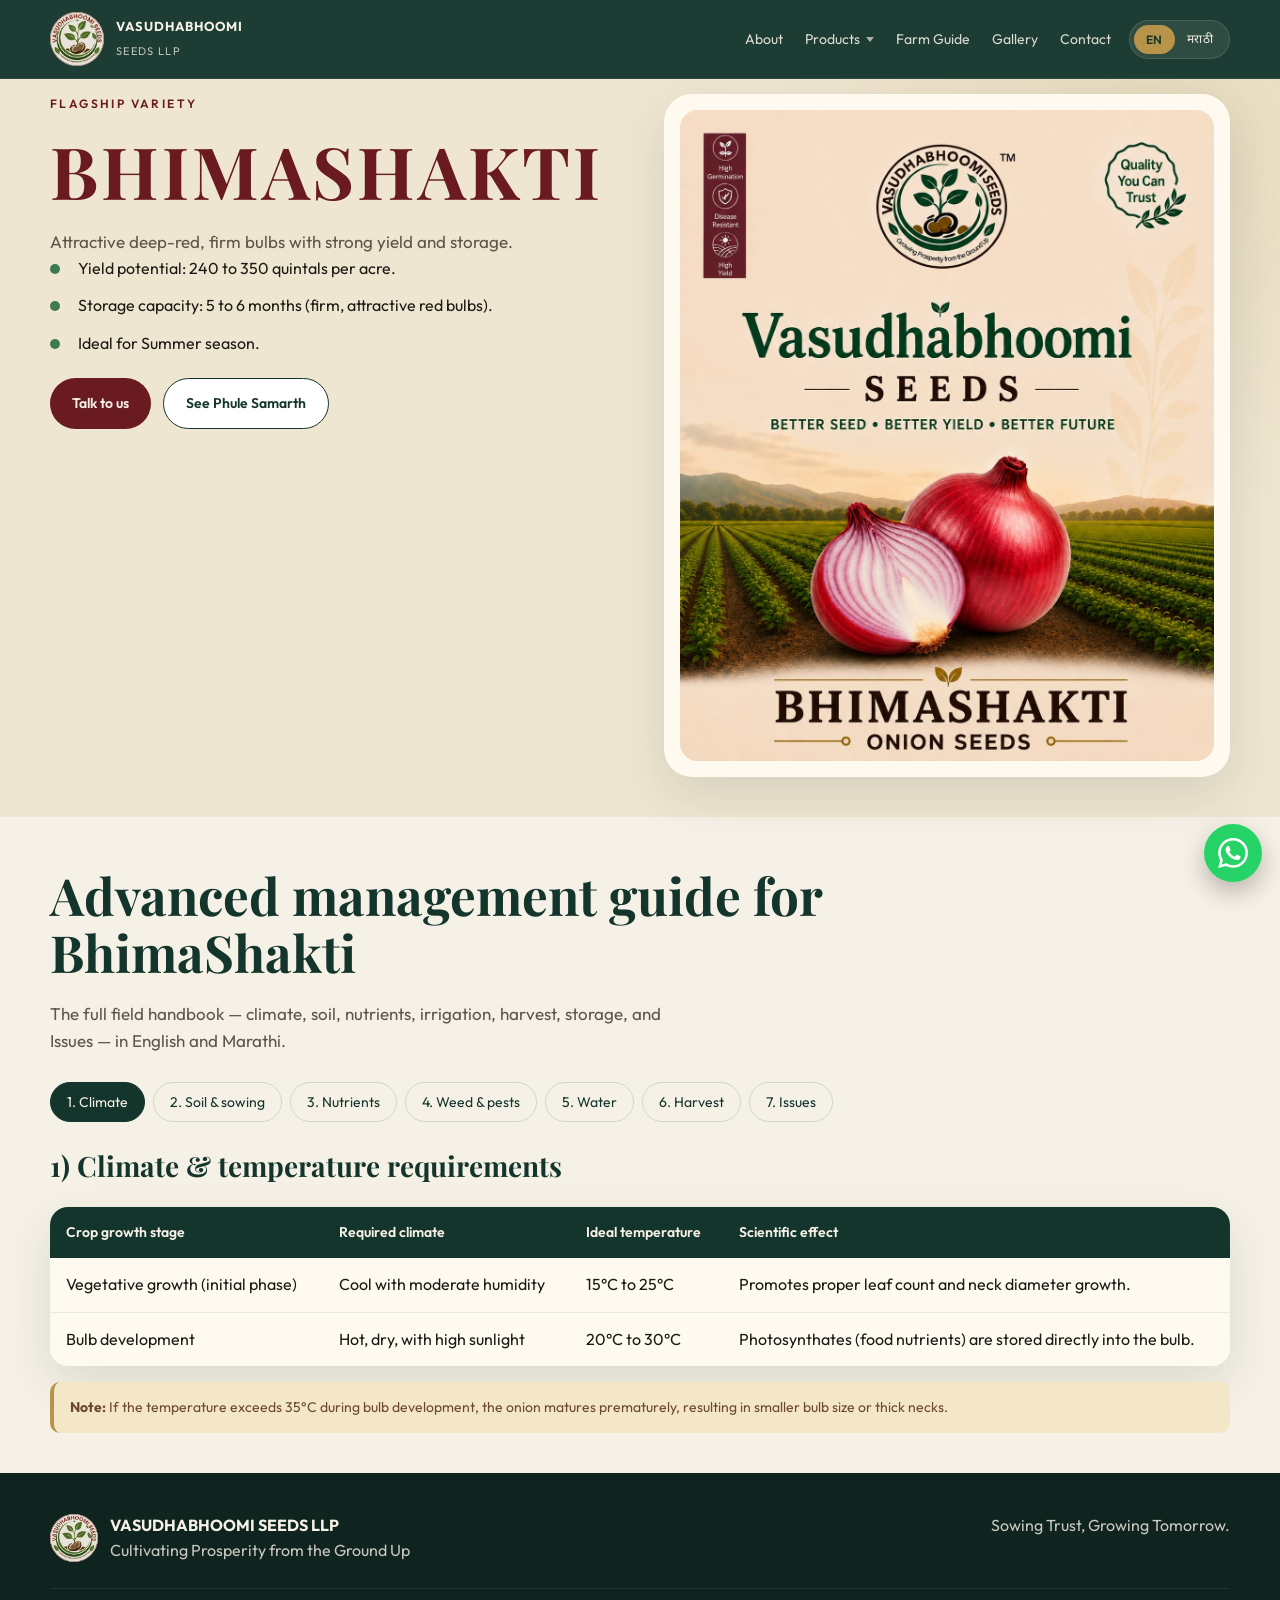
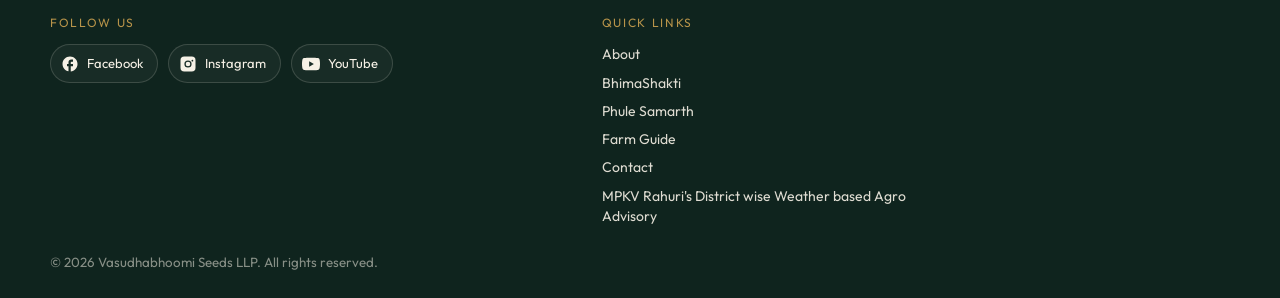
==== commit 73dd3bd7: "Add See Phule Samarth button on BhimaShakti page. Co-authored-by: Cursor <cursoragent@cursor.com>" ====
--- a/bhimashakti.html
+++ b/bhimashakti.html
@@ -79,6 +79,7 @@
           </ul>
           <div class="hero-actions">
             <a class="btn btn-maroon" href="index.html#contact"><span class="en">Talk to us</span><span class="mr">संपर्क करा</span></a>
+            <a class="btn btn-outline" href="phule-samarth.html"><span class="en">See Phule Samarth</span><span class="mr">फुले समर्थ पहा</span></a>
           </div>
         </div>
         <div class="pack-frame pack-poster">
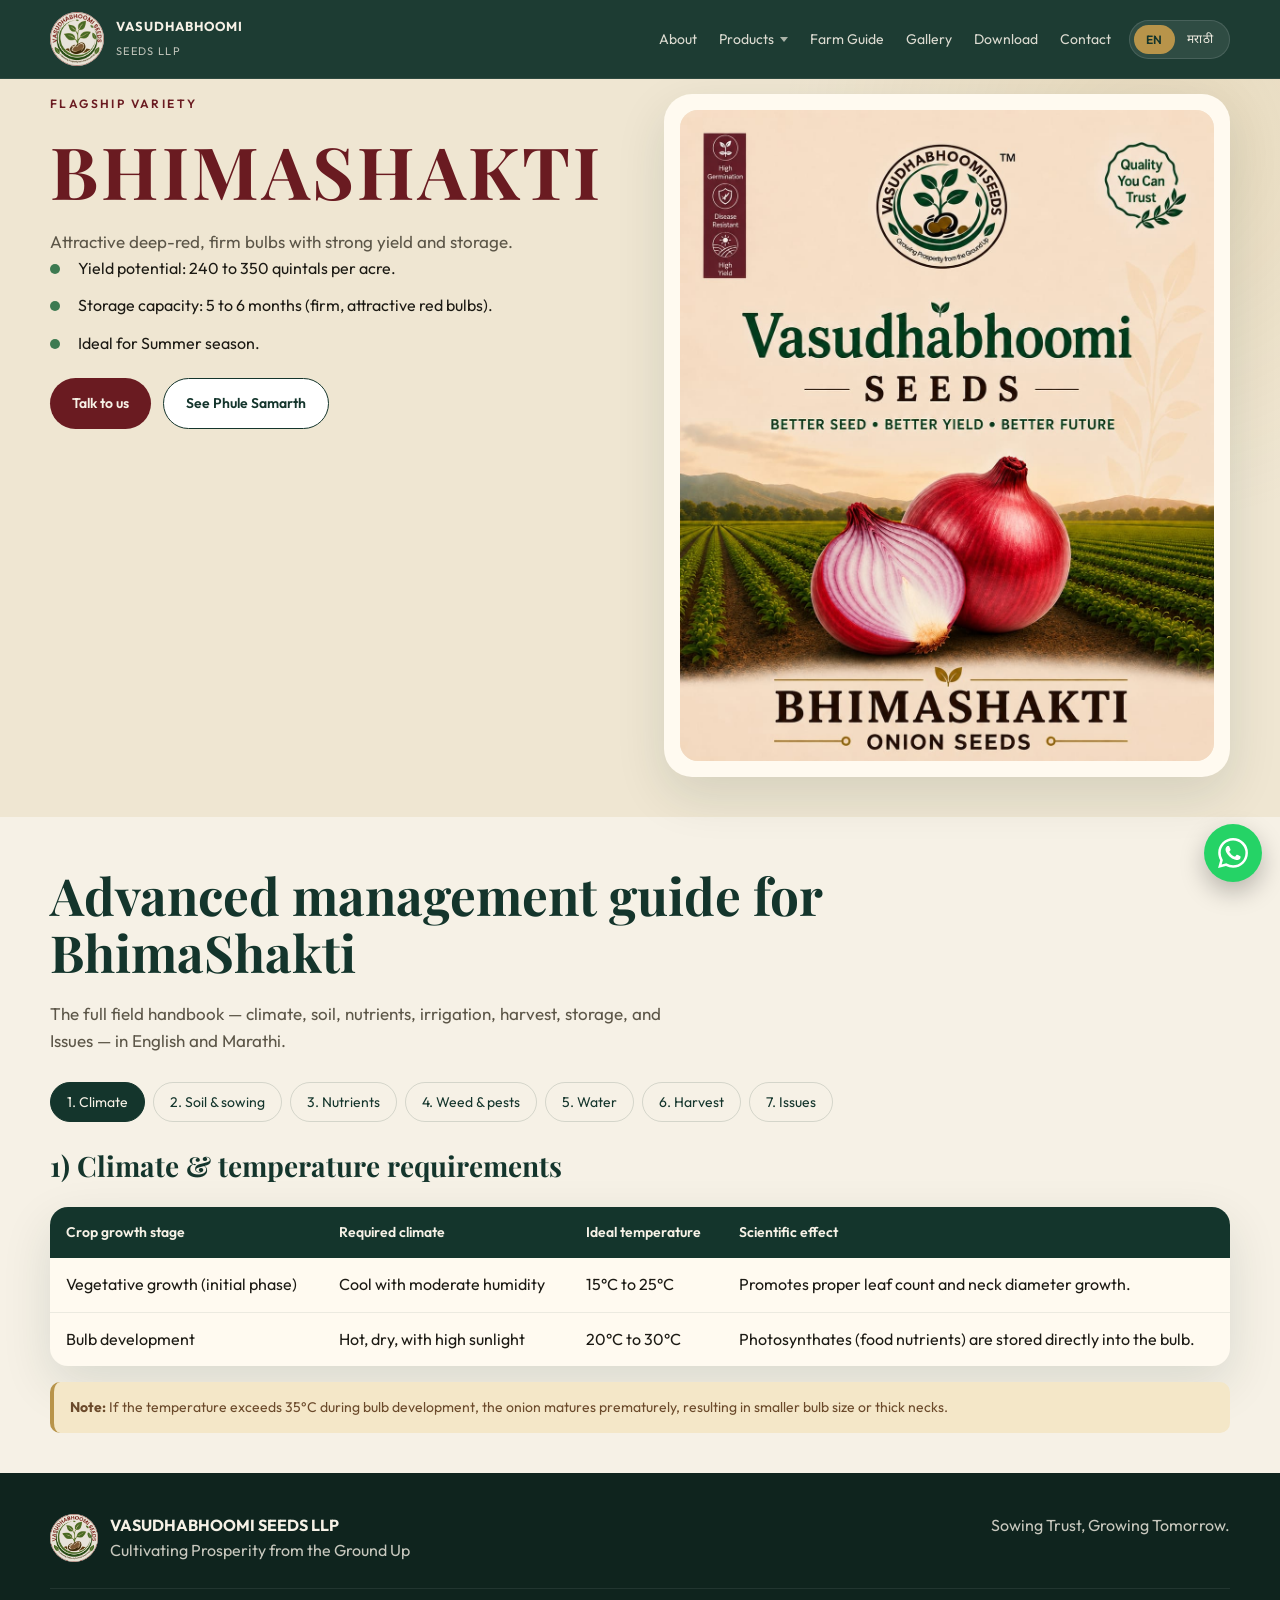
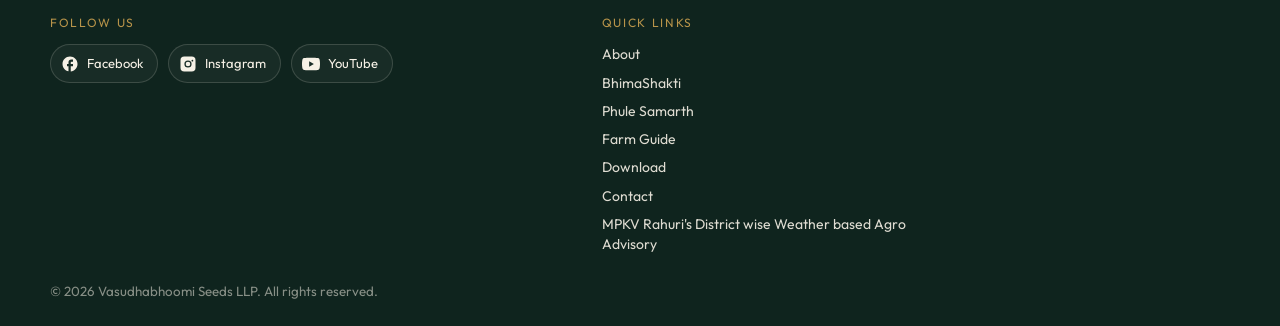
==== commit ccbf0ed5: "Add Download page with Market and Rudramani PDFs. New downloads tab in nav/footer with three client " ====
--- a/bhimashakti.html
+++ b/bhimashakti.html
@@ -38,6 +38,7 @@
         </div>
         <a href="farm-guide.html"><span class="en">Farm Guide</span><span class="mr">शेती मार्गदर्शक</span></a>
         <a href="gallery.html"><span class="en">Gallery</span><span class="mr">गॅलरी</span></a>
+        <a href="downloads.html"><span class="en">Download</span><span class="mr">डाउनलोड</span></a>
         <a href="index.html#contact"><span class="en">Contact</span><span class="mr">संपर्क</span></a>
       </nav>
       <div class="header-actions">
@@ -58,7 +59,7 @@
             <span class="en">Flagship variety</span>
             <span class="mr">मुख्य वाण</span>
           </p>
-          <h1 class="product-name serif">BHIMASHAKTI</h1>
+          <h1 class="product-name serif"><span class="en">BHIMASHAKTI</span><span class="mr">भीमाशक्ती</span></h1>
           <p class="section-lead">
             <span class="en">Attractive deep-red, firm bulbs with strong yield and storage.</span>
             <span class="mr">भीमाशक्ती कांदा वाण. घट्ट, आकर्षक लाल गड्डा, उच्च उत्पादन आणि चांगली साठवण क्षमता.</span>
@@ -365,6 +366,7 @@
           <a href="bhimashakti.html"><span class="en">BhimaShakti</span><span class="mr">भीमाशक्ती</span></a>
           <a href="phule-samarth.html"><span class="en">Phule Samarth</span><span class="mr">फुले समर्थ</span></a>
           <a href="farm-guide.html"><span class="en">Farm Guide</span><span class="mr">शेती मार्गदर्शक</span></a>
+          <a href="downloads.html"><span class="en">Download</span><span class="mr">डाउनलोड</span></a>
           <a href="index.html#contact"><span class="en">Contact</span><span class="mr">संपर्क</span></a>
           <a href="https://mpkv.ac.in/Home/AgroAdd" target="_blank" rel="noopener"><span class="en">MPKV Rahuri's District wise Weather based Agro Advisory</span><span class="mr">एमपीकेव्ही राहुरीचे जिल्हानिहाय हवामान आधारित कृषी सल्ला</span></a>
         </nav>
--- a/css/styles.css
+++ b/css/styles.css
@@ -277,6 +277,45 @@
   padding: 24px 0 48px;
 }
 
+.page-downloads .downloads-page {
+  padding: 24px 0 48px;
+}
+
+.download-list {
+  display: flex;
+  flex-direction: column;
+  gap: 16px;
+  margin-top: 28px;
+  max-width: 920px;
+}
+
+.download-item {
+  display: flex;
+  align-items: center;
+  justify-content: space-between;
+  gap: 20px;
+  padding: 22px 24px;
+  border-radius: 18px;
+  background: rgba(255, 255, 255, 0.55);
+  border: 1px solid rgba(20, 53, 44, 0.1);
+}
+
+.download-item h2 {
+  margin: 0 0 6px;
+  font-size: 22px;
+  color: var(--forest);
+}
+
+.download-item p {
+  margin: 0;
+  color: var(--muted);
+  font-size: 15px;
+}
+
+.download-item .btn {
+  flex-shrink: 0;
+}
+
 .page-guide #guide {
   padding: 24px 0 48px;
 }
@@ -1330,6 +1369,11 @@
   .video-showcase {
     gap: 20px;
     margin-top: 20px;
+  }
+
+  .download-item {
+    flex-direction: column;
+    align-items: flex-start;
   }
 
   .video-card video {
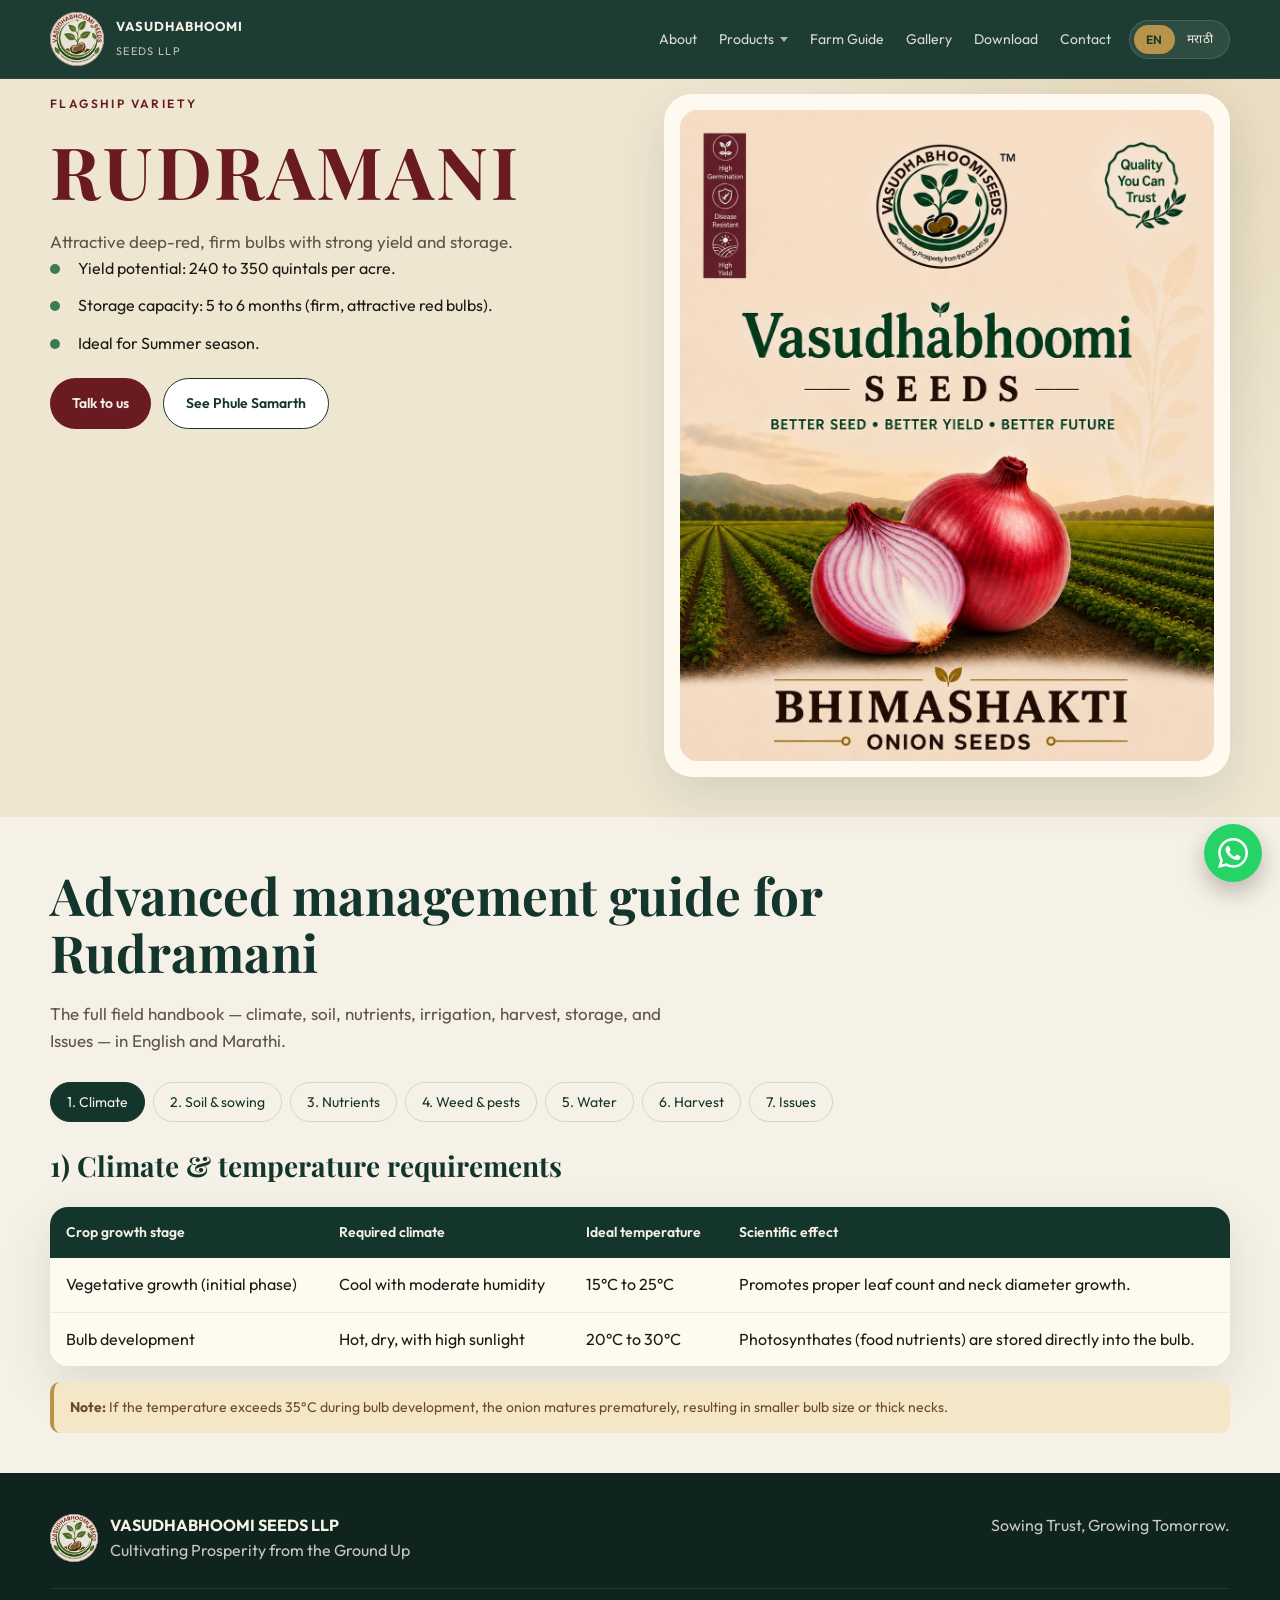
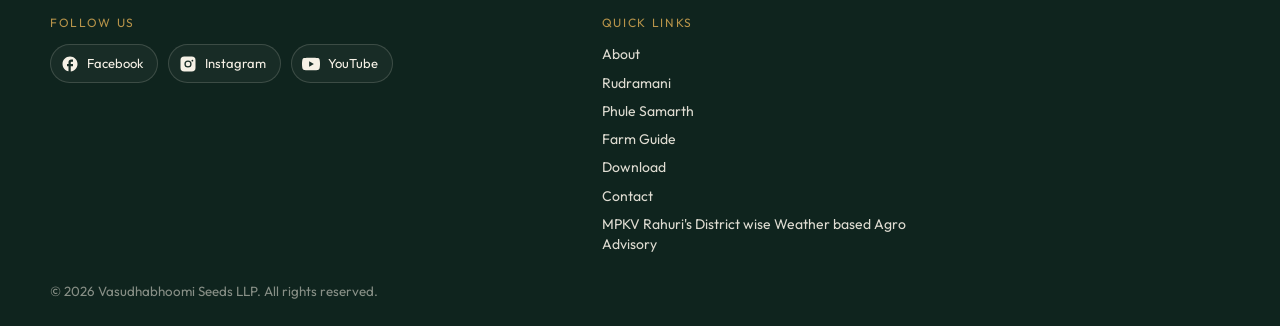
==== commit 2c43f53d: "Rename product to Rudramani and refresh gallery videos. Update site copy to Rudramani/रुद्रमणी and r" ====
--- a/bhimashakti.html
+++ b/bhimashakti.html
@@ -3,8 +3,8 @@
 <head>
   <meta charset="UTF-8" />
   <meta name="viewport" content="width=device-width, initial-scale=1.0, viewport-fit=cover" />
-  <title>BhimaShakti | Vasudhabhoomi Seeds LLP</title>
-  <meta name="description" content="Bhimashakti onion variety from Vasudhabhoomi Seeds LLP — summer season, 240–350 quintals per acre, 5–6 months storage." />
+  <title>Rudramani | Vasudhabhoomi Seeds LLP</title>
+  <meta name="description" content="Rudramani onion variety from Vasudhabhoomi Seeds LLP — summer season, 240–350 quintals per acre, 5–6 months storage." />
   <link rel="icon" href="assets/img/logo.png" />
   <link rel="preconnect" href="https://fonts.googleapis.com" />
   <link rel="preconnect" href="https://fonts.gstatic.com" crossorigin />
@@ -32,7 +32,7 @@
             <span class="nav-caret" aria-hidden="true"></span>
           </button>
           <div class="nav-drop-menu" role="menu">
-            <a href="bhimashakti.html" role="menuitem" aria-current="page"><span class="en">BhimaShakti</span><span class="mr">भीमाशक्ती</span></a>
+            <a href="bhimashakti.html" role="menuitem" aria-current="page"><span class="en">Rudramani</span><span class="mr">रुद्रमणी</span></a>
             <a href="phule-samarth.html" role="menuitem"><span class="en">Phule Samarth</span><span class="mr">फुले समर्थ</span></a>
           </div>
         </div>
@@ -59,10 +59,10 @@
             <span class="en">Flagship variety</span>
             <span class="mr">मुख्य वाण</span>
           </p>
-          <h1 class="product-name serif"><span class="en">BHIMASHAKTI</span><span class="mr">भीमाशक्ती</span></h1>
+          <h1 class="product-name serif"><span class="en">RUDRAMANI</span><span class="mr">रुद्रमणी</span></h1>
           <p class="section-lead">
             <span class="en">Attractive deep-red, firm bulbs with strong yield and storage.</span>
-            <span class="mr">भीमाशक्ती कांदा वाण. घट्ट, आकर्षक लाल गड्डा, उच्च उत्पादन आणि चांगली साठवण क्षमता.</span>
+            <span class="mr">रुद्रमणी कांदा वाण. घट्ट, आकर्षक लाल गड्डा, उच्च उत्पादन आणि चांगली साठवण क्षमता.</span>
           </p>
           <ul class="feature-list">
             <li>
@@ -84,16 +84,16 @@
           </div>
         </div>
         <div class="pack-frame pack-poster">
-          <img class="en" src="assets/img/bhima_eng.png" alt="Vasudhabhoomi Bhimashakti onion seeds" />
-          <img class="mr" src="assets/img/bhima_marathi.png" alt="वसुधाभूमी भीमाशक्ती कांदा बियाणे" />
+          <img class="en" src="assets/img/bhima_eng.png" alt="Vasudhabhoomi Rudramani onion seeds" />
+          <img class="mr" src="assets/img/bhima_marathi.png" alt="वसुधाभूमी रुद्रमणी कांदा बियाणे" />
         </div>
       </div>
     </section>
     <section id="guide">
       <div class="wrap">
         <h2 class="section-title serif">
-          <span class="en">Advanced management guide for BhimaShakti</span>
-          <span class="mr">भीमाशक्तीसाठी प्रगत व्यवस्थापन मार्गदर्शक</span>
+          <span class="en">Advanced management guide for Rudramani</span>
+          <span class="mr">रुद्रमणीसाठी प्रगत व्यवस्थापन मार्गदर्शक</span>
         </h2>
         <p class="section-lead">
           <span class="en">The full field handbook — climate, soil, nutrients, irrigation, harvest, storage, and Issues — in English and Marathi.</span>
@@ -363,7 +363,7 @@
         <p class="footer-label"><span class="en">Quick links</span><span class="mr">द्रुत दुवे</span></p>
         <nav class="footer-links" aria-label="Quick links">
           <a href="index.html#about"><span class="en">About</span><span class="mr">आमच्याविषयी</span></a>
-          <a href="bhimashakti.html"><span class="en">BhimaShakti</span><span class="mr">भीमाशक्ती</span></a>
+          <a href="bhimashakti.html"><span class="en">Rudramani</span><span class="mr">रुद्रमणी</span></a>
           <a href="phule-samarth.html"><span class="en">Phule Samarth</span><span class="mr">फुले समर्थ</span></a>
           <a href="farm-guide.html"><span class="en">Farm Guide</span><span class="mr">शेती मार्गदर्शक</span></a>
           <a href="downloads.html"><span class="en">Download</span><span class="mr">डाउनलोड</span></a>
--- a/css/styles.css
+++ b/css/styles.css
@@ -708,6 +708,11 @@
   letter-spacing: 0.04em;
 }
 
+body.lang-mr .product-name {
+  letter-spacing: 0;
+  font-family: "Noto Serif Devanagari", "Noto Sans Devanagari", serif;
+}
+
 .pills {
   display: flex;
   flex-wrap: wrap;
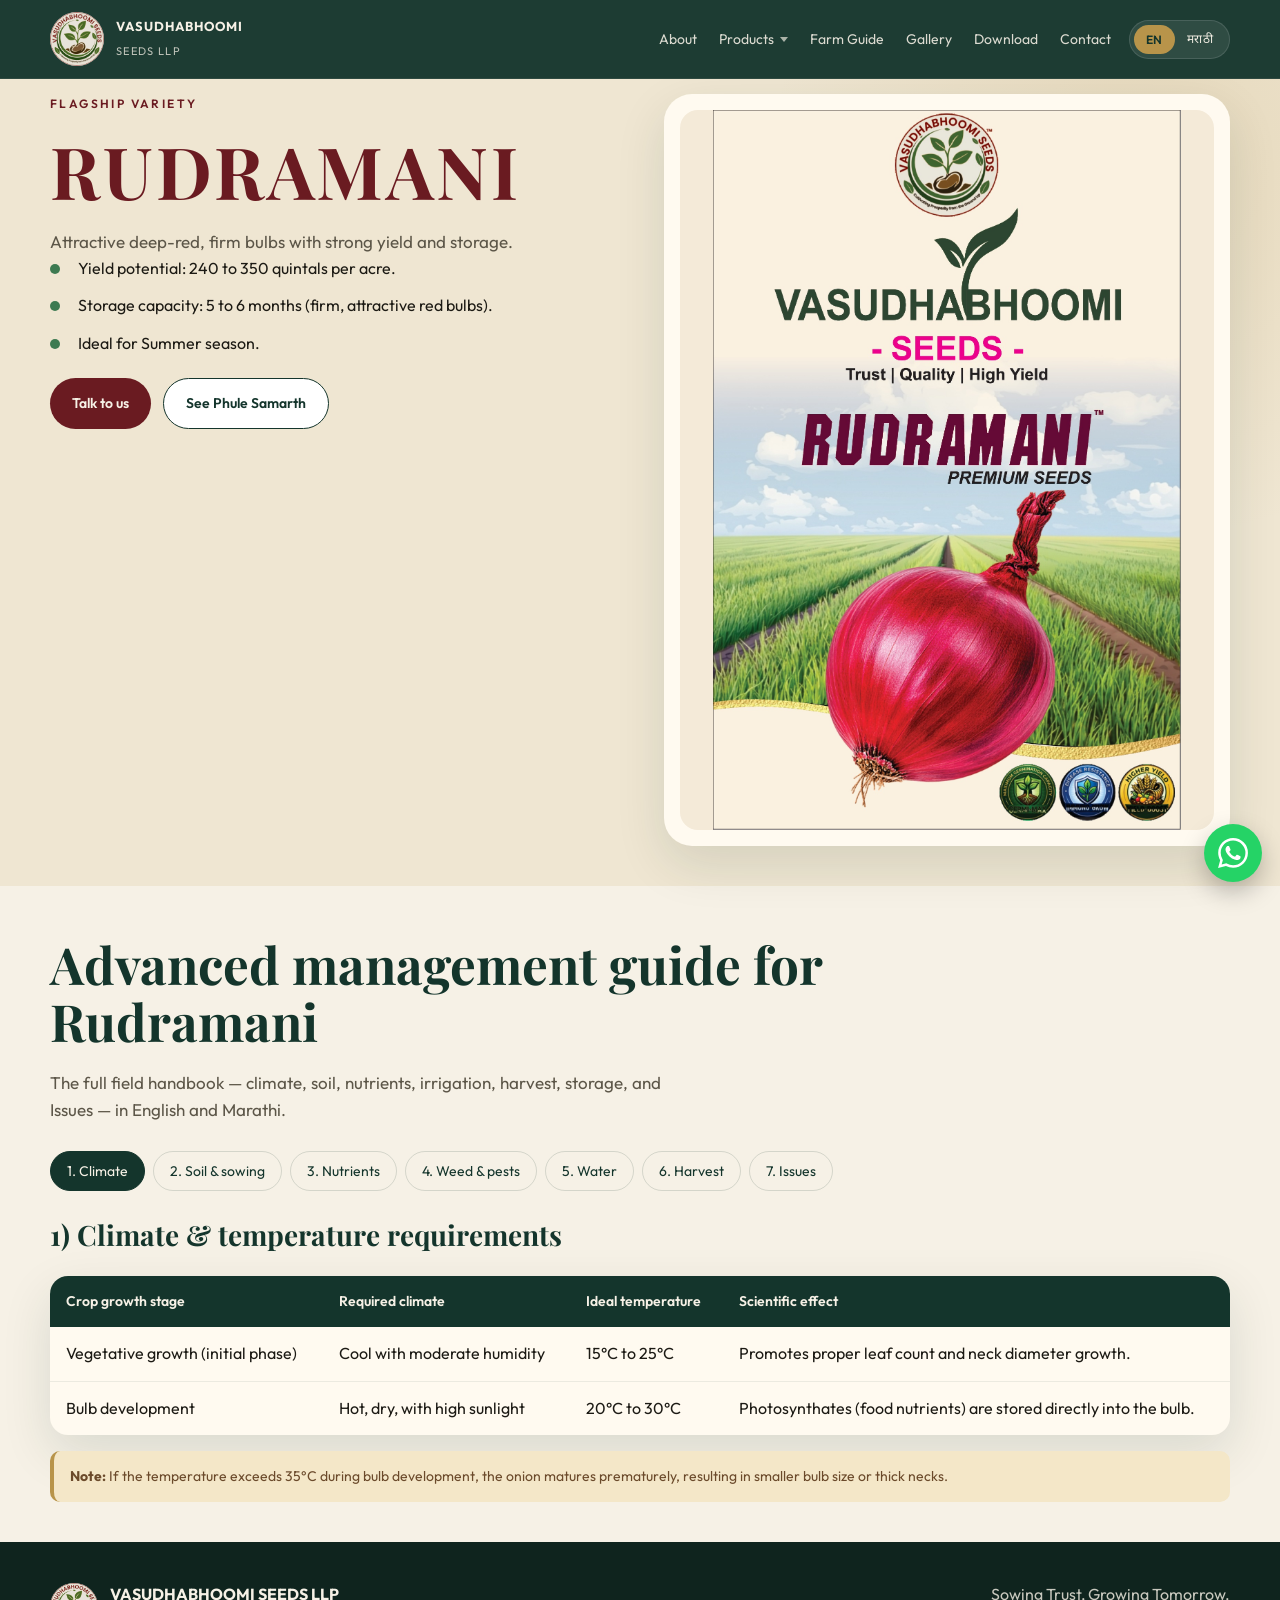
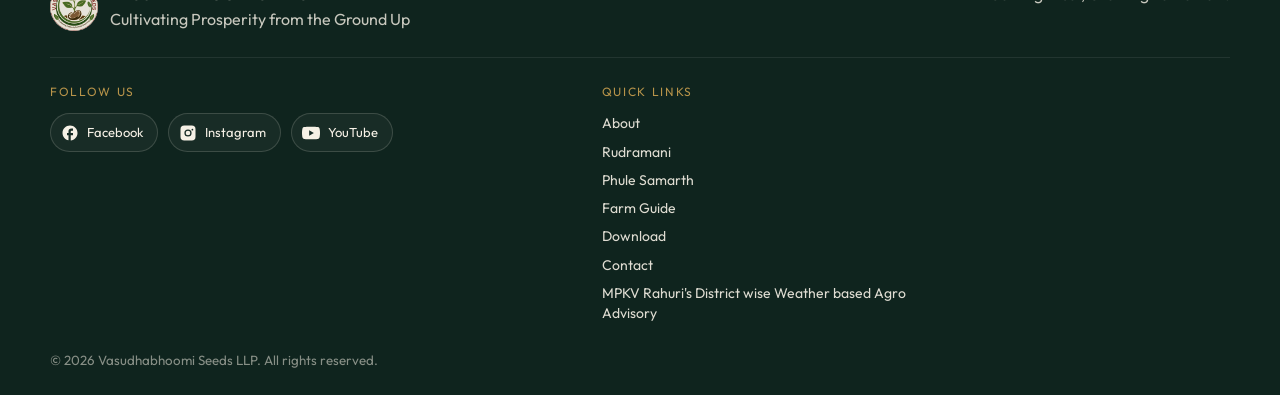
==== commit b388b594: "Use new Rudramani English pack image on product page. Co-authored-by: Cursor <cursoragent@cursor.com" ====
--- a/bhimashakti.html
+++ b/bhimashakti.html
@@ -84,7 +84,7 @@
           </div>
         </div>
         <div class="pack-frame pack-poster">
-          <img class="en" src="assets/img/bhima_eng.png" alt="Vasudhabhoomi Rudramani onion seeds" />
+          <img class="en" src="assets/img/rudramani_eng.jpeg" alt="Vasudhabhoomi Rudramani onion seeds" />
           <img class="mr" src="assets/img/bhima_marathi.png" alt="वसुधाभूमी रुद्रमणी कांदा बियाणे" />
         </div>
       </div>
